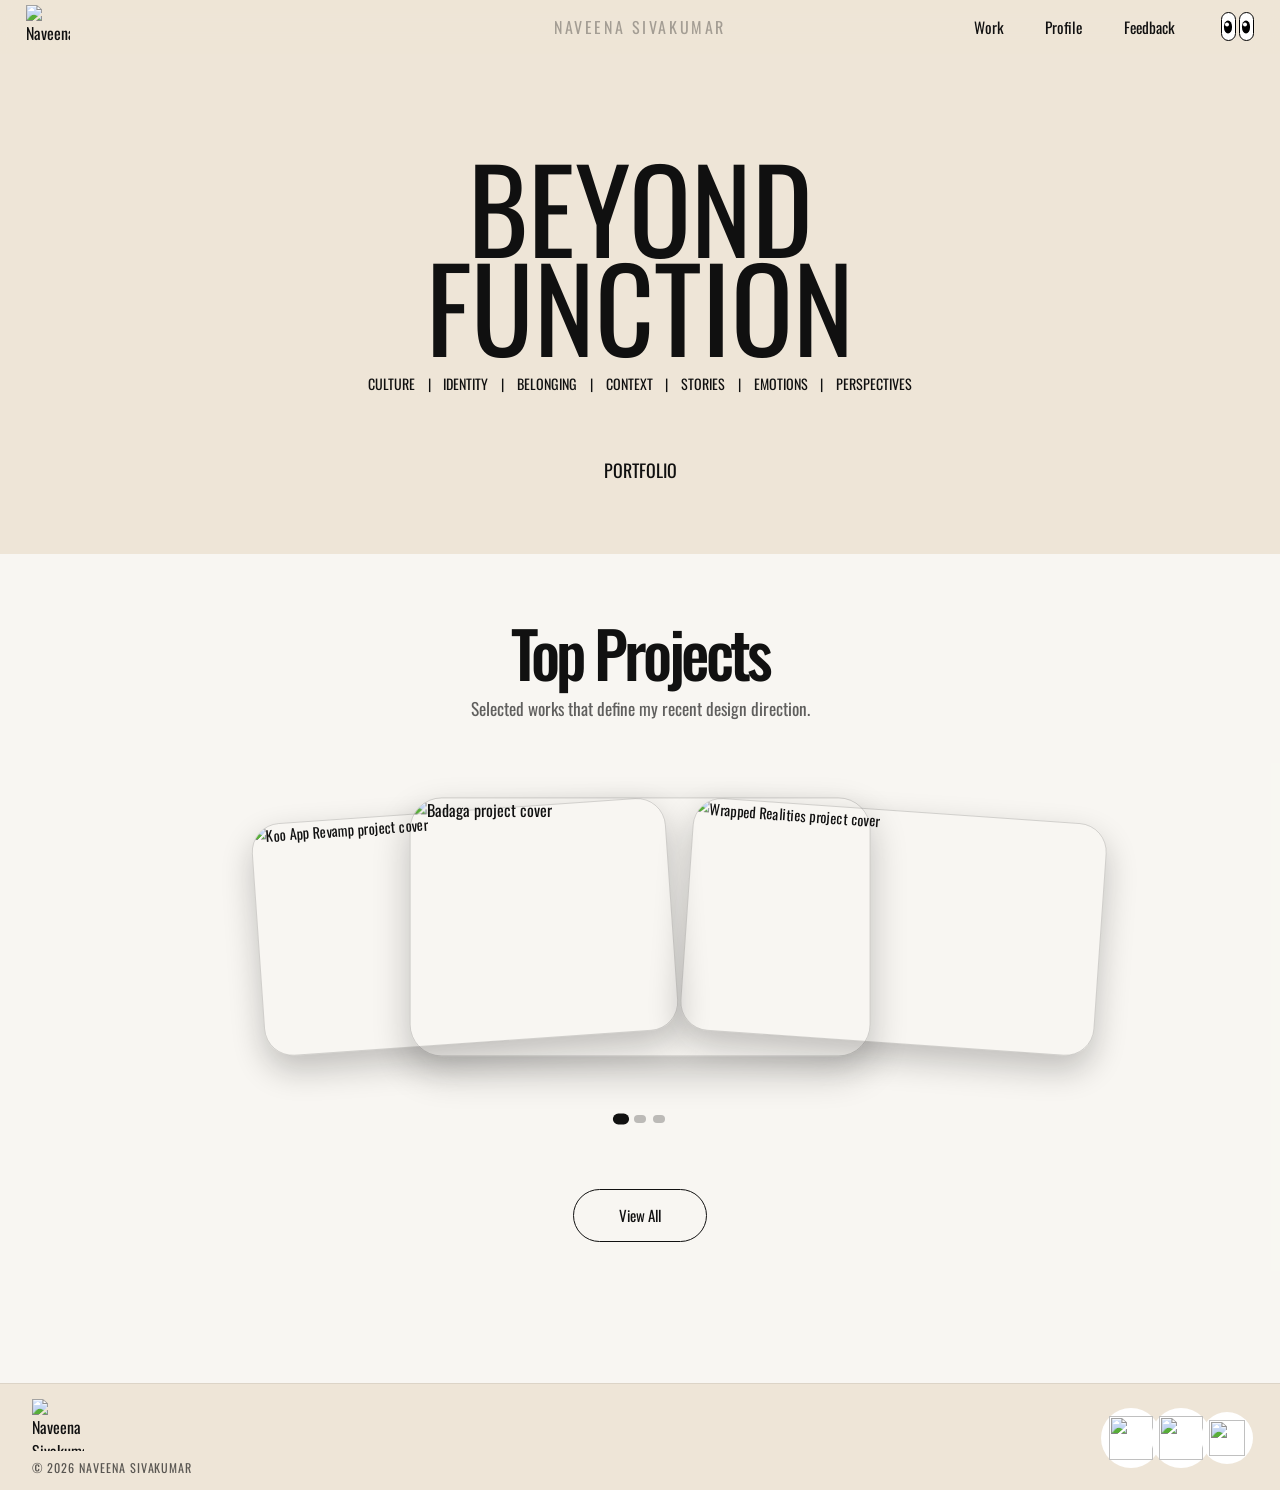
==== index.html @ 4bac6efd "Add files via upload" ====
<!DOCTYPE html>
<html lang="en">
  <head>
    <meta charset="UTF-8" />
    <meta name="viewport" content="width=device-width, initial-scale=1.0" />
    <title>Naveena Sivakumar | Home</title>
    <link rel="stylesheet" href="styles.css" />
  </head>
  <body data-page="home">
    <header class="site-header">
      <a class="logo-link" href="index.html" aria-label="Go to home page">
        <img src="Assets/Logo.png" alt="Naveena Sivakumar logo" class="site-logo" />
      </a>

      <p class="site-name">Naveena Sivakumar</p>

      <div class="header-right">
        <button class="menu-toggle" type="button" aria-label="Open menu" aria-expanded="false">
          <span></span>
          <span></span>
          <span></span>
        </button>
        <nav class="site-nav" aria-label="Primary navigation">
          <a href="work.html">Work</a>
          <a href="profile.html">Profile</a>
          <a href="feedback.html">Feedback</a>
        </nav>

        <div class="eyes" aria-hidden="true">
          <div class="eye">
            <span class="pupil"></span>
          </div>
          <div class="eye">
            <span class="pupil"></span>
          </div>
        </div>
      </div>
    </header>

    <main>
      <section class="hero" aria-label="Home hero section">
        <div class="hero-copy">
          <h1 class="hero-heading">BEYOND<br />FUNCTION</h1>
          <p class="hero-topics">
            <span>CULTURE</span>
            <span>IDENTITY</span>
            <span>BELONGING</span>
            <span>CONTEXT</span>
            <span>STORIES</span>
            <span>EMOTIONS</span>
            <span>PERSPECTIVES</span>
          </p>
          <p class="hero-portfolio">PORTFOLIO</p>
        </div>
      </section>

      <section class="home-top-projects" aria-label="Top projects">
        <div class="home-top-projects-copy">
          <h2 class="home-top-projects-title">Top Projects</h2>
          <p class="home-top-projects-subtitle">Selected works that define my recent design direction.</p>
        </div>

        <div class="top-projects-stack">
          <a class="top-project-card top-project-card-center" href="project.html?slug=badaga" aria-label="Open Badaga project">
            <img src="Projects/Badaga/cover.jpg" alt="Badaga project cover" />
          </a>
          <a class="top-project-card top-project-card-left" href="project.html?slug=koo-app-revamp" aria-label="Open Koo App Revamp project">
            <img src="Projects/Koo app - revamp/cover.jpg" alt="Koo App Revamp project cover" />
          </a>
          <a class="top-project-card top-project-card-right" href="project.html?slug=Wrapped%20Realities" aria-label="Open Wrapped Realities project">
            <img src="Projects/Wrapped Realities/Cover.jpg" alt="Wrapped Realities project cover" />
          </a>
        </div>

        <div class="top-projects-controls" aria-label="Top projects controls">
          <div class="top-projects-dots" role="tablist" aria-label="Choose top project">
            <button class="top-projects-dot" type="button" data-card-index="0" aria-label="Show first project"></button>
            <button class="top-projects-dot" type="button" data-card-index="1" aria-label="Show second project"></button>
            <button class="top-projects-dot" type="button" data-card-index="2" aria-label="Show third project"></button>
          </div>
        </div>

        <div class="home-view-all-wrap">
          <a class="home-view-all-button" href="work.html">View All</a>
        </div>
      </section>
    </main>

    <footer class="site-footer">
      <div class="footer-left">
        <img src="Assets/Logo.png" alt="Naveena Sivakumar logo" class="footer-logo" />
        <p class="footer-copy">© 2026 Naveena Sivakumar</p>
      </div>

      <div class="footer-right">
        <a
          class="footer-social"
          href="mailto:naveenasivakumar.official@gmail.com"
          aria-label="Send an email"
        >
          <img
            class="footer-social-icon"
            src="Icons/Mail icon.jpg"
            alt=""
            aria-hidden="true"
          />
        </a>
        <a
          class="footer-social"
          href="https://wa.me/916374280667"
          target="_blank"
          rel="noreferrer"
          aria-label="Open WhatsApp"
        >
          <img
            class="footer-social-icon"
            src="Icons/Whatsapp icon.svg"
            alt=""
            aria-hidden="true"
          />
        </a>
        <a class="footer-social" href="tel:6374280667" aria-label="Call 6374280667">
          <img class="footer-social-icon" src="Icons/Call icon.svg" alt="" aria-hidden="true" />
        </a>
      </div>
    </footer>

    <script src="script.js?v=20260701"></script>
  </body>
</html>
---- styles.css ----
@import url("https://fonts.googleapis.com/css2?family=Oswald:wght@400&display=swap");

:root {
  --bg: #eee5d7;
  --text: #111111;
  --muted: rgba(17, 17, 17, 0.34);
  --line: rgba(17, 17, 17, 0.1);
  --panel: #f6f3ee;
  --shadow: 0 22px 60px rgba(17, 17, 17, 0.1);
  --font-sans: "Oswald", sans-serif;
}

* {
  box-sizing: border-box;
}

html {
  scroll-behavior: smooth;
}

body {
  margin: 0;
  min-height: 100vh;
  background: var(--bg);
  color: var(--text);
  font-family: var(--font-sans);
  font-weight: 400;
  letter-spacing: 0;
}

body * {
  font-family: inherit;
  font-weight: 400;
}

body[data-page="home"] {
  background: #eee5d7 url("Assets/BG.png") center top / cover fixed no-repeat;
}

a {
  color: inherit;
  text-decoration: none;
}

.site-header {
  position: sticky;
  top: 0;
  z-index: 10;
  display: grid;
  grid-template-columns: 1fr auto 1fr;
  align-items: center;
  gap: 1rem;
  padding: 0.3rem 1.6rem;
  background: rgba(238, 229, 215, 0.88);
  backdrop-filter: blur(18px);
}

.logo-link {
  width: 44px;
}

.site-logo {
  display: block;
  width: 44px;
  height: 44px;
  object-fit: contain;
}

.site-name {
  margin: 0;
  justify-self: center;
  font-size: 1rem;
  letter-spacing: 0.16em;
  text-transform: uppercase;
  color: var(--muted);
  white-space: nowrap;
  overflow: hidden;
  text-overflow: ellipsis;
}

.header-right {
  justify-self: end;
  display: flex;
  align-items: center;
  gap: 1.4rem;
  min-width: 0;
}

.site-nav {
  display: flex;
  align-items: center;
  gap: 0.6rem;
  flex-wrap: nowrap;
  white-space: nowrap;
}

.site-nav a {
  padding: 0.7rem 1rem;
  border-radius: 999px;
  font-size: 0.96rem;
  transition:
    background-color 180ms ease,
    color 180ms ease,
    transform 180ms ease;
}

.site-nav a:hover,
.site-nav a:focus-visible,
body[data-page="home"] .site-nav a[href="index.html"],
body[data-page="work"] .site-nav a[href="work.html"],
body[data-page="profile"] .site-nav a[href="profile.html"],
body[data-page="feedback"] .site-nav a[href="feedback.html"] {
  background: rgba(17, 17, 17, 0.08);
  color: #000000;
}

.site-nav a:hover {
  transform: translateY(-1px);
}

.menu-toggle {
  display: none;
  width: 42px;
  height: 42px;
  padding: 0;
  border: 1px solid rgba(17, 17, 17, 0.18);
  border-radius: 10px;
  background: #ffffff;
  color: #111111;
  align-items: center;
  justify-content: center;
  flex-direction: column;
  gap: 5px;
  cursor: pointer;
}

.menu-toggle span {
  display: block;
  width: 18px;
  height: 2px;
  border-radius: 2px;
  background: #111111;
  transition: transform 180ms ease, opacity 180ms ease;
}

.menu-toggle.is-open span:nth-child(1) {
  transform: translateY(7px) rotate(45deg);
}

.menu-toggle.is-open span:nth-child(2) {
  opacity: 0;
}

.menu-toggle.is-open span:nth-child(3) {
  transform: translateY(-7px) rotate(-45deg);
}

.eyes {
  display: flex;
  align-items: center;
  gap: 0.2rem;
  padding: 0.35rem 0 0.35rem 0.5rem;
}

.eye {
  position: relative;
  width: 15px;
  height: 29px;
  border-radius: 999px;
  background: #ffffff;
  border: 1.5px solid #000000;
  overflow: hidden;
  box-shadow: none;
}

.pupil {
  position: absolute;
  top: 50%;
  left: 42%;
  width: 8px;
  height: 13px;
  border-radius: 50% / 45%;
  background: #000000;
  transform: translate(-50%, -50%);
  transition: transform 80ms linear;
}

.pupil::after {
  content: "";
  position: absolute;
  top: 2px;
  left: 1px;
  width: 4px;
  height: 4px;
  border-radius: 50%;
  background: #ffffff;
}

.hero {
  position: relative;
  min-height: 500px;
  display: flex;
  align-items: center;
  justify-content: center;
  padding: 2rem 1rem 0;
  overflow: hidden;
}

.hero-copy {
  width: min(100%, 980px);
  text-align: center;
}

.hero-heading {
  margin: 0;
  color: #101010;
  font-family: "Oswald", sans-serif;
  font-size: clamp(4.5rem, 9vw, 8.5rem);
  font-weight: 400;
  line-height: 0.86;
  letter-spacing: 0;
}

.hero-topics {
  display: flex;
  justify-content: center;
  flex-wrap: wrap;
  gap: 0;
  margin: 1.3rem auto 0;
  color: #101010;
  font-family: "Oswald", sans-serif;
  font-weight: 400;
  font-size: clamp(0.65rem, 1.1vw, 1rem);
  line-height: 1.2;
}

.hero-topics span:not(:last-child)::after {
  content: "|";
  margin: 0 0.8rem;
}

.hero-portfolio {
  margin: 3rem 0 0;
  padding-top: 1rem;
  color: #101010;
  font-family: "Oswald", sans-serif;
  font-weight: 400;
  font-size: clamp(0.9rem, 1.4vw, 1.25rem);
}

.hero-overlay {
  pointer-events: none;
  position: absolute;
  inset: 0;
  display: grid;
  grid-template-columns: auto 1fr;
  align-items: end;
  padding: 0 2rem 1.2rem;
}

.hero-year,
.hero-title {
  margin: 0;
  line-height: 1;
  font-family: var(--font-sans);
}

.hero-year {
  justify-self: start;
  align-self: end;
  font-size: clamp(3.8rem, 8vw, 5.8rem);
  font-weight: 600;
  letter-spacing: -0.08em;
  color: #000000;
  transform: translateY(-1rem);
}

.hero-title {
  justify-self: end;
  align-self: end;
  font-size: clamp(3.4rem, 9vw, 6.1rem);
  font-weight: 500;
  letter-spacing: 0.00em;
  color: #000000;
  transform: translateY(-1rem);
}

.home-top-projects {
  padding: 4.2rem 1.75rem 5.2rem;
  background: rgba(249, 248, 244, 0.94);
}

.home-top-projects-copy {
  text-align: center;
  display: grid;
  justify-items: center;
  gap: 0.7rem;
}

.home-top-projects-kicker {
  margin: 0;
  font-size: 0.75rem;
  letter-spacing: 0.22em;
  text-transform: uppercase;
  color: rgba(17, 17, 17, 0.44);
}

.home-top-projects-title {
  margin: 0;
  font-size: clamp(2.8rem, 5vw, 4.4rem);
  line-height: 0.98;
  letter-spacing: -0.06em;
  font-weight: 500;
}

.home-top-projects-subtitle {
  max-width: 32rem;
  margin: 0;
  font-size: clamp(1rem, 1.35vw, 1.25rem);
  color: rgba(17, 17, 17, 0.66);
}

.top-projects-stack {
  position: relative;
  width: min(1500px, 100%);
  margin: 3.2rem auto 0;
  height: 430px;
  touch-action: pan-y;
  cursor: grab;
}

.top-projects-stack:active {
  cursor: grabbing;
}

.home-view-all-wrap {
  position: relative;
  top: -58px;
  margin-top: 1.5rem;
  display: flex;
  justify-content: center;
}

.home-view-all-button {
  display: inline-flex;
  align-items: center;
  justify-content: center;
  min-width: 134px;
  padding: 0.9rem 1.45rem;
  border-radius: 999px;
  border: 1.5px solid #111111;
  background: transparent;
  color: #111111;
  font-size: 0.94rem;
  transition:
    transform 180ms ease,
    background-color 180ms ease,
    border-color 180ms ease,
    color 180ms ease;
}

.home-view-all-button:hover,
.home-view-all-button:focus-visible {
  transform: translateY(-1px);
  background: rgba(17, 17, 17, 0.06);
  border-color: #111111;
}

.top-project-card {
  position: absolute;
  top: calc(50% - 60px);
  left: 50%;
  width: clamp(320px, 36vw, 700px);
  aspect-ratio: 16 / 9;
  border-radius: 32px;
  overflow: hidden;
  border: 1px solid rgba(17, 17, 17, 0.18);
  box-shadow: 0 16px 36px rgba(17, 17, 17, 0.24);
  transform-origin: center;
  transition:
    transform 220ms ease,
    box-shadow 220ms ease,
    filter 220ms ease;
}

.top-project-card img {
  width: 100%;
  height: 100%;
  object-fit: cover;
  display: block;
  user-select: none;
  -webkit-user-drag: none;
}

.top-project-card:hover,
.top-project-card:focus-visible {
  box-shadow: 0 24px 44px rgba(17, 17, 17, 0.28);
  filter: saturate(1.08);
}

.top-project-card-left-far {
  z-index: 1;
  transform: translate(-151%, -50%) rotate(-8deg) scale(0.82);
}

.top-project-card-left {
  z-index: 2;
  transform: translate(-88%, -50%) rotate(-4deg) scale(0.9);
}

.top-project-card-center {
  z-index: 4;
  transform: translate(-50%, -50%) rotate(0deg) scale(1);
}

.top-project-card-right {
  z-index: 2;
  transform: translate(5%, -50%) rotate(4deg) scale(0.9);
}

.top-project-card-right-far {
  z-index: 1;
  transform: translate(50%, -50%) rotate(8deg) scale(0.82);
}

.top-projects-controls {
  position: relative;
  top: -100px;
  margin-top: 0.8rem;
  display: flex;
  align-items: center;
  justify-content: center;
  gap: 0.85rem;
}

.top-projects-arrow {
  width: 40px;
  height: 40px;
  border-radius: 999px;
  border: 1px solid rgba(17, 17, 17, 0.16);
  background: #ffffff;
  color: #111111;
  font-size: 1.25rem;
  line-height: 1;
  cursor: pointer;
  transition:
    background-color 180ms ease,
    transform 180ms ease,
    border-color 180ms ease;
}

.top-projects-arrow:hover,
.top-projects-arrow:focus-visible {
  background: #111111;
  color: #ffffff;
  border-color: #111111;
  transform: translateY(-1px);
}

.top-projects-dots {
  display: flex;
  align-items: center;
  gap: 0.45rem;
}

.top-projects-dot {
  width: 8px;
  height: 8px;
  border-radius: 999px;
  border: 0;
  background: rgba(17, 17, 17, 0.26);
  cursor: pointer;
  transition:
    transform 180ms ease,
    background-color 180ms ease;
}

.top-projects-dot.is-active {
  background: #111111;
  transform: scale(1.35);
}

.work-main {
  padding: 0 1.75rem 5rem;
}

.work-hero {
  display: flex;
  flex-direction: column;
  align-items: flex-start;
  gap: 1.2rem;
  padding: 2rem 0 5rem;
}

.work-heading {
  margin: 0;
  font-size: clamp(4rem, 10vw, 8rem);
  line-height: 0.9;
  letter-spacing: -0.08em;
  font-weight: 500;
}

.work-filters {
  display: flex;
  flex-wrap: wrap;
  gap: 0.65rem;
}

.work-filter-button {
  padding: 0.62rem 1rem;
  border-radius: 999px;
  border: 1px solid rgba(17, 17, 17, 0.16);
  background: #ffffff;
  color: #111111;
  font-size: 0.93rem;
  cursor: pointer;
  transition:
    transform 180ms ease,
    background-color 180ms ease,
    border-color 180ms ease,
    color 180ms ease;
}

.work-filter-button:hover,
.work-filter-button:focus-visible {
  transform: translateY(-1px);
  border-color: #111111;
}

.work-filter-button.is-active {
  background: #111111;
  color: #ffffff;
  border-color: #111111;
}

.work-count {
  margin: 0;
  font-size: clamp(4rem, 10vw, 7rem);
  line-height: 0.9;
  letter-spacing: -0.08em;
  color: rgba(17, 17, 17, 0.18);
  font-weight: 600;
}

.work-grid {
  display: grid;
  grid-template-columns: repeat(2, minmax(0, 1fr));
  gap: 4rem 1rem;
}

.work-grid.work-grid-gallery {
  display: grid;
  grid-template-columns: repeat(3, minmax(0, 1fr));
  gap: 0.85rem;
}

.work-gallery-item {
  display: block;
  margin: 0;
  border-radius: 14px;
  overflow: hidden;
  background: transparent;
}

.work-grid.work-grid-gallery .work-gallery-item:nth-child(1) {
  grid-column: 1;
  grid-row: 1;
}

.work-grid.work-grid-gallery .work-gallery-item:nth-child(2) {
  grid-column: 3;
  grid-row: 1;
}

.work-grid.work-grid-gallery .work-gallery-item:nth-child(3) {
  grid-column: 2;
  grid-row: 1;
}

.work-grid.work-grid-gallery .work-gallery-item:nth-child(4) {
  grid-column: 1;
  grid-row: 2;
}

.work-gallery-media {
  display: block;
  width: 100%;
  height: auto;
  border-radius: 14px;
  background: transparent;
}

.project-card {
  display: block;
}

.project-card-topline {
  margin-bottom: 0.55rem;
  font-size: 0.8rem;
  letter-spacing: 0.14em;
  text-transform: uppercase;
  color: rgba(17, 17, 17, 0.48);
}

.project-card-title {
  margin: 0 0 0.2rem;
  font-size: clamp(1.6rem, 2.4vw, 2.3rem);
  line-height: 1.02;
  letter-spacing: -0.02em;
  font-weight: 500;
  color: #111111;
  white-space: nowrap;
  overflow: hidden;
  text-overflow: ellipsis;
}

.work-grid .project-card-title {
  font-size: clamp(1.3rem, 1.9vw, 1.8rem);
}

.project-card-subtitle {
  margin: 0 0 1rem;
  font-size: 1rem;
  color: rgba(17, 17, 17, 0.6);
}

.project-cover,
.project-cover-placeholder {
  aspect-ratio: 16 / 9;
  overflow: hidden;
  background: #efe9df;
}

.work-grid .project-cover,
.work-grid .project-cover-placeholder {
  aspect-ratio: 16 / 7;
}

.project-cover-media {
  width: 100%;
  height: 100%;
  object-fit: cover;
  display: block;
}

.project-cover-placeholder {
  display: grid;
  place-items: center;
  background:
    radial-gradient(circle at top left, rgba(255, 255, 255, 0.92), transparent 36%),
    linear-gradient(145deg, #f6f2eb, #ebe3d8);
}

.project-cover-placeholder span {
  font-size: clamp(2rem, 4vw, 3rem);
  letter-spacing: -0.06em;
  color: rgba(17, 17, 17, 0.18);
}

.project-main {
  padding: 2rem 1.75rem 5rem;
}

.project-intro {
  display: grid;
  grid-template-columns: minmax(0, 1.1fr) minmax(280px, 0.8fr);
  gap: 2rem;
  align-items: start;
  padding-bottom: 3rem;
}

.project-label {
  margin: 0 0 0.8rem;
  font-size: 0.8rem;
  letter-spacing: 0.22em;
  text-transform: uppercase;
  color: rgba(17, 17, 17, 0.48);
}

.project-title {
  margin: 0;
  font-size: clamp(2.6rem, 6vw, 5rem);
  line-height: 0.94;
  letter-spacing: -0.08em;
  font-weight: 500;
  color: #111111;
}

.project-subtitle {
  margin: 0.45rem 0 0;
  font-size: clamp(1.1rem, 2vw, 1.5rem);
  color: rgba(17, 17, 17, 0.62);
}

.project-intro-right {
  padding-top: 0.45rem;
}

.project-description {
  margin: 0;
  max-width: 28rem;
  font-size: 1rem;
  line-height: 1.7;
  color: rgba(17, 17, 17, 0.78);
}

.project-media-stream {
  display: grid;
  gap: 1rem;
}

.project-media-stream.project-media-stream-gallery {
  display: grid;
  grid-template-columns: repeat(3, minmax(0, 1fr));
  gap: 0.85rem;
}

.project-media-stream.project-media-stream-gallery .project-media-frame {
  display: block;
  width: 100%;
  margin: 0;
  border-radius: 14px;
  overflow: hidden;
  background: transparent;
}

.project-media-stream.project-media-stream-gallery .project-media-frame:nth-child(1) {
  grid-column: 1;
  grid-row: 1;
}

.project-media-stream.project-media-stream-gallery .project-media-frame:nth-child(2) {
  grid-column: 3;
  grid-row: 1;
}

.project-media-stream.project-media-stream-gallery .project-media-frame:nth-child(3) {
  grid-column: 2;
  grid-row: 1;
}

.project-media-stream.project-media-stream-gallery .project-media-frame:nth-child(4) {
  grid-column: 1;
  grid-row: 2;
}

.project-media-frame {
  margin: 0;
}

.project-media {
  width: 100%;
  display: block;
  background: transparent;
  border-radius: 14px;
}

.project-empty-state {
  padding: 2rem;
  border: 1px solid rgba(17, 17, 17, 0.12);
  color: rgba(17, 17, 17, 0.78);
  line-height: 1.7;
  background: #faf8f4;
}

.project-empty-state code {
  font-family: ui-monospace, SFMono-Regular, Menlo, Monaco, Consolas, monospace;
  color: #111111;
}

.project-loading {
  padding: 3rem 2rem;
  text-align: center;
  color: rgba(17, 17, 17, 0.6);
  font-size: 1.1rem;
  animation: fadeIn 0.3s ease-in;
}

.project-loading::after {
  content: "";
  display: inline-block;
  width: 8px;
  height: 8px;
  margin-left: 0.5rem;
  border-radius: 50%;
  background: rgba(17, 17, 17, 0.6);
  animation: loading 1.4s ease-in-out infinite;
  vertical-align: middle;
}

@keyframes loading {
  0%, 100% {
    opacity: 0.3;
  }
  50% {
    opacity: 1;
  }
}

@keyframes fadeIn {
  from {
    opacity: 0;
  }
  to {
    opacity: 1;
  }
}

.subpage-main {
  min-height: calc(100vh - 90px);
  display: flex;
  align-items: center;
  justify-content: center;
  padding: 3rem 1.5rem;
}

.subpage-main-with-cta {
  flex-direction: column;
  align-items: stretch;
  justify-content: flex-start;
  gap: 2rem;
}

.subpage-card {
  width: min(760px, 100%);
  padding: 3rem;
  border: 1px solid var(--line);
  border-radius: 32px;
  background: rgba(255, 255, 255, 0.8);
  box-shadow: var(--shadow);
}

.eyebrow {
  margin: 0 0 1rem;
  font-size: 0.78rem;
  letter-spacing: 0.18em;
  text-transform: uppercase;
  color: var(--muted);
}

.subpage-card h1 {
  margin: 0 0 1rem;
  font-size: clamp(2rem, 5vw, 3.8rem);
  line-height: 0.98;
}

.subpage-card p:last-child {
  margin-bottom: 0;
  max-width: 46ch;
  font-size: 1.05rem;
  line-height: 1.65;
  color: rgba(17, 17, 17, 0.72);
}

.feedback-main {
  padding: 3rem 1.5rem 5rem;
}

.feedback-section {
  width: min(980px, 100%);
  margin: 0 auto;
}

.feedback-kicker {
  margin: 0 0 0.8rem;
  font-size: 0.9rem;
  letter-spacing: 0.18em;
  text-transform: uppercase;
  color: rgba(17, 17, 17, 0.38);
}

.feedback-heading {
  margin: 0 0 1rem;
  font-size: clamp(3.2rem, 7vw, 6rem);
  line-height: 0.92;
  letter-spacing: -0.08em;
  font-weight: 500;
}

.feedback-subheading {
  margin: 0 0 2.4rem;
  max-width: none;
  font-size: 1.08rem;
  line-height: 1.8;
  white-space: nowrap;
  color: rgba(17, 17, 17, 0.72);
}

.feedback-form {
  display: grid;
  grid-template-columns: repeat(2, minmax(0, 1fr));
  gap: 1.25rem;
}

.feedback-field {
  display: flex;
  flex-direction: column;
  gap: 0.65rem;
}

.feedback-field span {
  font-size: 0.92rem;
  color: rgba(17, 17, 17, 0.72);
}

.feedback-field input,
.feedback-field textarea {
  width: 100%;
  border: 1px solid rgba(17, 17, 17, 0.12);
  border-radius: 22px;
  background: #faf8f4;
  padding: 1rem 1.1rem;
  font: inherit;
  color: #111111;
  outline: none;
  transition:
    border-color 180ms ease,
    background-color 180ms ease;
}

.feedback-field input {
  min-height: 58px;
}

.feedback-field textarea {
  min-height: 240px;
  resize: vertical;
}

.feedback-field input:focus,
.feedback-field textarea:focus {
  border-color: rgba(17, 17, 17, 0.28);
  background: #ffffff;
}

.feedback-field-full {
  grid-column: 1 / -1;
}

.feedback-actions {
  grid-column: 1 / -1;
  display: flex;
  justify-content: flex-start;
}

.feedback-submit {
  border: 0;
  border-radius: 999px;
  background: #111111;
  color: #ffffff;
  padding: 0.95rem 1.4rem;
  font: inherit;
  font-size: 0.95rem;
  cursor: pointer;
  transition:
    transform 180ms ease,
    background-color 180ms ease;
}

.feedback-submit:hover,
.feedback-submit:focus-visible {
  background: #2a2a2a;
  transform: translateY(-1px);
}

.profile-main {
  padding: 2rem 2rem 2.2rem;
}

.profile-hero {
  display: grid;
  grid-template-columns: minmax(320px, 0.95fr) minmax(360px, 1.05fr);
  gap: 3.35rem;
  align-items: center;
  min-height: calc(100vh - 160px);
}

.profile-left {
  position: static;
  display: flex;
  flex-direction: column;
  align-items: flex-start;
  gap: 1.4rem;
}

.profile-kicker {
  margin: 0;
  font-size: 0.9rem;
  letter-spacing: 0.18em;
  text-transform: uppercase;
  color: rgba(17, 17, 17, 0.38);
}

.profile-photo {
  width: min(100%, 600px);
  height: auto;
  aspect-ratio: 1 / 1;
  object-fit: cover;
  object-position: center top;
  background: #f2f0eb;
}

.profile-right {
  padding-top: 0;
  margin-left: -0.45rem;
}

.profile-name {
  margin: 0 0 0.75rem;
  font-size: 32px;
  letter-spacing: 0.16em;
  text-transform: uppercase;
  font-weight: 600;
  color: rgba(17, 17, 17, 0.72);
}

.profile-role {
  margin: 0 0 1.3rem;
  font-family: var(--font-sans);
  font-size: 32px;
  line-height: 1.2;
  letter-spacing: 0;
  font-weight: 500;
  white-space: nowrap;
}

.profile-description {
  max-width: 38rem;
  margin: 0 0 1.1rem;
  font-size: 14px;
  line-height: 1.8;
  color: rgba(17, 17, 17, 0.78);
}

.profile-resume-section {
  margin-top: 0.7rem;
  display: flex;
  justify-content: flex-start;
}

.profile-resume-button {
  display: inline-flex;
  align-items: center;
  justify-content: center;
  padding: 0.68rem 1.05rem;
  border-radius: 999px;
  border: 1px solid rgba(17, 17, 17, 0.12);
  background: #111111;
  color: #ffffff;
  font-size: 0.86rem;
  transition:
    transform 180ms ease,
    background-color 180ms ease,
    border-color 180ms ease;
}

.profile-resume-button:hover,
.profile-resume-button:focus-visible {
  transform: translateY(-2px);
  background: #2a2a2a;
  border-color: #2a2a2a;
}

.profile-skills-section {
  margin-top: 1.35rem;
}

.skills-panel {
  display: flex;
  flex-direction: column;
  align-items: flex-start;
  border-radius: 34px;
  width: min(980px, 100%);
  margin-inline: auto;
  padding: 1.5rem;
  background:
    radial-gradient(circle at 10% 20%, rgba(17, 17, 17, 0.05), transparent 46%),
    radial-gradient(circle at 90% 0%, rgba(17, 17, 17, 0.04), transparent 34%),
    #ffffff;
  border: 1px solid rgba(17, 17, 17, 0.12);
  box-shadow: 0 22px 54px rgba(17, 17, 17, 0.12);
  color: #111111;
}

.skills-panel-top {
  display: grid;
  grid-template-columns: 1fr;
  gap: 0;
  align-items: start;
  width: 100%;
}

.skills-kicker {
  color: #111111;
  margin-bottom: 0.5rem;
}

.skills-grid {
  margin-top: 1.35rem;
  display: grid;
  grid-template-columns: minmax(0, 1.15fr) minmax(0, 1fr);
  gap: 2.2rem;
  width: 100%;
  justify-content: start;
}

.skills-column {
  display: grid;
  gap: 0.95rem;
}

.skills-core {
  max-width: 42rem;
  padding-right: 0;
  justify-self: start;
}

.skills-side {
  gap: 1.2rem;
  justify-self: start;
}

.skills-block {
  display: grid;
  gap: 0.7rem;
}

.skills-side .skills-block + .skills-block {
  padding-top: 0.95rem;
  border-top: 1px solid rgba(17, 17, 17, 0.12);
}

.skills-main-heading {
  margin: 0 0 0.05rem;
  font-family: var(--font-sans);
  font-size: 0.98rem;
  line-height: 1.2;
  letter-spacing: 0.08em;
  text-transform: uppercase;
  font-weight: 700;
  color: #111111;
}

.skills-side-heading {
  margin: 0;
  font-size: 0.98rem;
  letter-spacing: 0.08em;
  text-transform: uppercase;
  color: #111111;
}

.skills-method-list {
  margin: 0;
  padding: 0;
  list-style: none;
  display: grid;
  gap: 0.75rem;
}

.skills-method-list li {
  font-size: 1rem;
  color: rgba(17, 17, 17, 0.88);
}

.skill-row {
  display: grid;
  gap: 0.55rem;
  max-width: 38rem;
  margin-inline: 0;
}

.skill-row-top {
  display: flex;
  justify-content: space-between;
  align-items: baseline;
  gap: 1rem;
  font-size: 1rem;
  font-weight: 500;
}

.skill-row-top span:last-child {
  font-size: 0.86rem;
  color: rgba(17, 17, 17, 0.62);
}

.skills-meter {
  position: relative;
  height: 1px;
  border-radius: 999px;
  background: rgba(17, 17, 17, 0.2);
}

.skills-meter-fill {
  display: block;
  height: 100%;
  border-radius: inherit;
  background: #111111;
  transition: width 700ms ease;
  width: 0;
}

.skills-panel.is-loaded .skills-meter-fill-90 {
  width: 90%;
}

.skills-panel.is-loaded .skills-meter-fill-85 {
  width: 85%;
}

.skills-panel.is-loaded .skills-meter-fill-80 {
  width: 80%;
}

.skills-panel.is-loaded .skills-meter-fill-70 {
  width: 70%;
}

.skills-panel.is-loaded .skills-meter-fill-65 {
  width: 65%;
}

.skills-panel.is-loaded .skills-meter-fill-60 {
  width: 60%;
}

.skills-tags {
  display: flex;
  flex-wrap: wrap;
  gap: 0.65rem;
  margin-top: 0.5rem;
}

.skills-tags span {
  display: inline-flex;
  align-items: center;
  justify-content: center;
  border-radius: 999px;
  border: 1px solid rgba(17, 17, 17, 0.14);
  background: #f6f3ee;
  padding: 0.46rem 0.9rem;
  font-size: 0.88rem;
  color: #111111;
  transition:
    background-color 180ms ease,
    transform 180ms ease,
    border-color 180ms ease;
}

.skills-tags span:hover,
.skills-tags span:focus-visible {
  background: #111111;
  color: #ffffff;
  border-color: #111111;
  transform: translateY(-1px);
}

.profile-social-section {
  display: grid;
  grid-template-columns: 1fr auto;
  gap: 2rem;
  align-items: end;
  padding: 1.6rem 0;
  min-height: auto;
}

.profile-social-copy .profile-kicker {
  margin-bottom: 0.95rem;
}

.profile-social-copy h2 {
  margin: 0;
  max-width: none;
  font-size: 40px;
  line-height: 0.96;
  letter-spacing: -0.07em;
  font-weight: 400;
}

.profile-social-links {
  display: flex;
  flex-wrap: wrap;
  justify-content: center;
  gap: 0.9rem;
}

.social-pill {
  display: inline-flex;
  align-items: center;
  justify-content: center;
  text-align: center;
  gap: 0.55rem;
  min-width: 138px;
  padding: 1rem 1.35rem;
  border: 1px solid rgba(17, 17, 17, 0.12);
  border-radius: 999px;
  background: #111111;
  color: #ffffff;
  font-size: 0.98rem;
  transition:
    transform 180ms ease,
    background-color 180ms ease,
    border-color 180ms ease;
}

.social-pill:hover,
.social-pill:focus-visible {
  transform: translateY(-2px);
  background: #2a2a2a;
  border-color: #2a2a2a;
}

.site-footer {
  display: flex;
  justify-content: space-between;
  align-items: center;
  gap: 1.4rem;
  padding: 0.95rem 2rem 0.85rem;
  border-top: 1px solid rgba(17, 17, 17, 0.08);
  background: var(--bg);
}

.footer-left {
  display: flex;
  flex-direction: column;
  align-items: flex-start;
  gap: 0.4rem;
}

.footer-logo {
  width: 52px;
  height: 52px;
  object-fit: contain;
}

.footer-copy {
  margin: 0;
  font-size: 0.76rem;
  letter-spacing: 0.08em;
  text-transform: uppercase;
  color: rgba(17, 17, 17, 0.68);
}

.footer-right {
  display: flex;
  align-items: center;
  gap: 0;
}

.footer-social {
  display: inline-flex;
  align-items: center;
  justify-content: center;
  width: 60px;
  height: 60px;
  border-radius: 999px;
  border: 0;
  background: #ffffff;
  color: #111111;
  transition:
    transform 180ms ease,
    background-color 180ms ease;
  margin: 0 -5px;
}

.footer-social:hover,
.footer-social:focus-visible {
  transform: translateY(-1px);
  background: #faf8f4;
}

.footer-social-icon {
  display: block;
  width: 44px;
  height: 44px;
  object-fit: contain;
}

.footer-right .footer-social:nth-child(3) {
  width: 52px;
  height: 52px;
}

.footer-right .footer-social:nth-child(3) .footer-social-icon {
  width: 36px;
  height: 36px;
}

.social-pill-icon {
  display: block;
  width: 1.05rem;
  height: 1.05rem;
  object-fit: contain;
  flex-shrink: 0;
}

.profile-social-links .social-pill:first-child .social-pill-icon {
  width: 1.25rem;
  height: 1.25rem;
}

@media (max-width: 980px) {
  .site-header {
    grid-template-columns: auto 1fr;
    grid-template-areas:
      "logo right"
      "name name";
    gap: 0.9rem 1rem;
    padding: 0.4rem 0.9rem 0.55rem;
  }

  .logo-link {
    grid-area: logo;
  }

  .site-name {
    grid-area: name;
    font-size: 0.86rem;
  }

  .header-right {
    grid-area: right;
    gap: 0.8rem;
  }

  .profile-main {
    padding: 1.4rem 1.2rem 2.2rem;
  }

  .home-top-projects {
    padding: 3rem 1.2rem 3.5rem;
  }

  .top-projects-stack {
    height: 340px;
    margin-top: 2rem;
  }

  .top-project-card {
    width: clamp(220px, 60vw, 420px);
  }

  .profile-hero {
    grid-template-columns: 1fr;
    gap: 2rem;
    min-height: auto;
  }

  .profile-left {
    position: static;
  }

  .profile-photo {
    width: min(100%, 520px);
    height: auto;
    aspect-ratio: 1 / 1;
  }

  .profile-right {
    padding-top: 0;
    margin-left: 0;
  }

  .profile-role {
    max-width: none;
    font-size: 28px;
  }

  .profile-skills-section {
    margin-top: 1.1rem;
  }

  .skills-panel {
    border-radius: 28px;
    width: 100%;
    padding: 1.2rem;
  }

  .skills-panel-top {
    grid-template-columns: 1fr;
  }

  .skills-intro {
    justify-self: start;
    max-width: none;
  }

  .skills-grid {
    grid-template-columns: 1fr;
    gap: 1.25rem;
  }

  .skills-core {
    max-width: none;
    padding-right: 0;
  }

  .skill-row {
    max-width: none;
  }

  .profile-social-section {
    grid-template-columns: 1fr;
    gap: 1.5rem;
    min-height: auto;
    padding: 1.25rem 0;
  }

  .profile-resume-section {
    margin-top: 0.9rem;
  }

  .profile-social-copy h2 {
    max-width: none;
  }

  .profile-social-links {
    justify-content: center;
  }

  .work-grid {
    grid-template-columns: repeat(2, minmax(0, 1fr));
  }

  .work-grid.work-grid-gallery {
    grid-template-columns: repeat(2, minmax(0, 1fr));
  }

  .project-media-stream.project-media-stream-gallery {
    grid-template-columns: repeat(2, minmax(0, 1fr));
  }

  .work-grid.work-grid-gallery .work-gallery-item,
  .project-media-stream.project-media-stream-gallery .project-media-frame {
    grid-column: auto !important;
    grid-row: auto !important;
  }

  .project-intro {
    grid-template-columns: 1fr;
  }

  .site-footer {
    padding: 0.95rem 2rem 0.85rem;
  }

  .feedback-form {
    grid-template-columns: 1fr;
  }
}

@media (max-width: 760px) {
  html {
    font-size: 92%;
  }

  body {
    font-size: 0.95rem;
  }

  html,
  body {
    overflow-x: hidden;
  }

  .site-header {
    position: sticky;
    grid-template-columns: auto 1fr;
    grid-template-areas: "logo right";
    gap: 0.6rem;
    padding-left: 0.8rem;
    padding-right: 0.8rem;
  }

  .site-name {
    display: none;
  }

  .header-right {
    position: relative;
    flex-wrap: nowrap;
    justify-content: flex-end;
  }

  .menu-toggle {
    display: inline-flex;
  }

  .eyes {
    display: none;
  }

  .site-nav {
    position: absolute;
    top: calc(100% + 0.55rem);
    right: 0;
    z-index: 30;
    min-width: 190px;
    padding: 0.5rem;
    border-radius: 14px;
    border: 1px solid rgba(17, 17, 17, 0.12);
    background: rgba(255, 255, 255, 0.98);
    box-shadow: 0 14px 30px rgba(17, 17, 17, 0.12);
    display: flex;
    flex-direction: column;
    align-items: stretch;
    gap: 0.22rem;
    opacity: 0;
    visibility: hidden;
    pointer-events: none;
    transform: translateY(-6px);
    transition: opacity 180ms ease, transform 180ms ease, visibility 180ms ease;
  }

  body.menu-open .site-nav {
    opacity: 1;
    visibility: visible;
    pointer-events: auto;
    transform: translateY(0);
  }

  .site-nav a {
    display: block;
    width: 100%;
    text-align: left;
    padding: 0.62rem 0.75rem;
    font-size: 0.9rem;
  }

  .site-logo {
    width: 38px;
    height: 38px;
  }

  .hero {
    min-height: calc(100vh - 108px);
    padding: 0;
  }

  .hero-overlay {
    grid-template-columns: auto 1fr;
    gap: 0.2rem;
    padding: 0 0.8rem 0.8rem;
  }

  .hero-year,
  .hero-title {
    align-self: end;
  }

  .hero-year {
    justify-self: start;
    transform: none;
  }

  .hero-title {
    justify-self: end;
    font-size: clamp(2.1rem, 11vw, 3.2rem);
    transform: none;
  }

  .hero-year {
    font-size: clamp(1.9rem, 9.5vw, 2.9rem);
  }

  .profile-main {
    padding: 1rem 1rem 2rem;
  }

  .home-top-projects {
    padding: 2.5rem 1rem 3rem;
  }

  .home-top-projects-subtitle {
    font-size: 0.94rem;
  }

  .top-projects-stack {
    height: 300px;
    margin-top: 2.8rem;
  }

  .top-project-card {
    width: clamp(210px, 72vw, 340px);
    border-radius: 24px;
  }

  .top-project-card-left {
    transform: translate(-82%, -50%) rotate(-3deg) scale(0.9);
  }

  .top-project-card-right {
    transform: translate(2%, -50%) rotate(3deg) scale(0.9);
  }

  .top-projects-controls {
    margin-top: 1rem;
  }

  .top-projects-arrow {
    width: 34px;
    height: 34px;
    font-size: 1.1rem;
  }

  .top-projects-dot {
    width: 7px;
    height: 7px;
  }

  .profile-role {
    font-size: clamp(0.95rem, 4.3vw, 1.2rem);
  }

  .profile-name {
    font-size: 22px;
    letter-spacing: 0.1em;
  }

  .skills-main-heading {
    font-size: 1.02rem;
  }

  .skill-row-top {
    font-size: 0.95rem;
  }

  .profile-description {
    font-size: 14px;
    line-height: 1.7;
  }

  .profile-social-copy h2 {
    font-size: 40px;
  }

  .profile-resume-button {
    width: auto;
    max-width: none;
    padding: 0.62rem 0.95rem;
    font-size: 0.82rem;
  }

  .social-pill {
    min-width: 124px;
    padding: 0.92rem 1.1rem;
  }

  .feedback-main {
    padding: 2rem 1rem 3rem;
  }

  .feedback-heading {
    font-size: clamp(2.6rem, 14vw, 4rem);
  }

  .feedback-subheading {
    font-size: 1rem;
    line-height: 1.7;
    white-space: normal;
  }

  .work-main,
  .project-main {
    padding: 0 0.8rem 2.4rem;
  }

  .work-hero {
    gap: 0.5rem;
    padding-bottom: 2.5rem;
  }

  .work-filters {
    gap: 0.5rem;
  }

  .work-filter-button {
    font-size: 0.88rem;
    padding: 0.55rem 0.86rem;
  }

  .work-grid {
    grid-template-columns: 1fr;
    gap: 2.2rem;
  }

  .work-grid.work-grid-gallery {
    grid-template-columns: 1fr;
    gap: 0.75rem;
  }

  .project-media-stream.project-media-stream-gallery {
    grid-template-columns: 1fr;
    gap: 0.75rem;
  }

  .project-card-title {
    font-size: 1.8rem;
  }

  .project-intro {
    padding-bottom: 2rem;
  }

  .project-description {
    font-size: 0.98rem;
    overflow-wrap: anywhere;
  }

  .project-title {
    font-size: clamp(2rem, 11vw, 2.8rem);
  }

  .project-media-stream,
  .project-media-frame,
  .project-media {
    width: 100%;
    max-width: 100%;
  }

  .site-footer {
    flex-direction: row;
    align-items: center;
    justify-content: space-between;
    gap: 0.7rem;
    padding: 0.8rem 0.8rem 0.75rem;
  }

  .footer-left {
    align-items: flex-start;
    gap: 0.3rem;
  }

  .footer-logo {
    width: 42px;
    height: 42px;
  }

  .footer-copy {
    font-size: 0.66rem;
    letter-spacing: 0.06em;
  }

  .footer-right {
    align-items: center;
    justify-content: flex-end;
    gap: 0.2rem;
    flex-wrap: nowrap;
    min-width: 0;
  }

  .footer-right .footer-social:nth-child(1) {
    order: 2;
  }

  .footer-right .footer-social:nth-child(2) {
    order: 1;
  }

  .footer-right .footer-social:nth-child(3) {
    order: 3;
  }

  .footer-social {
    width: 48px;
    height: 48px;
    margin: 0;
  }

  .footer-social-icon {
    width: 32px;
    height: 32px;
  }

  .footer-right .footer-social:nth-child(3) {
    width: 44px;
    height: 44px;
  }

  .footer-right .footer-social:nth-child(3) .footer-social-icon {
    width: 28px;
    height: 28px;
  }

  .subpage-card {
    padding: 2rem 1.4rem;
    border-radius: 24px;
  }
}
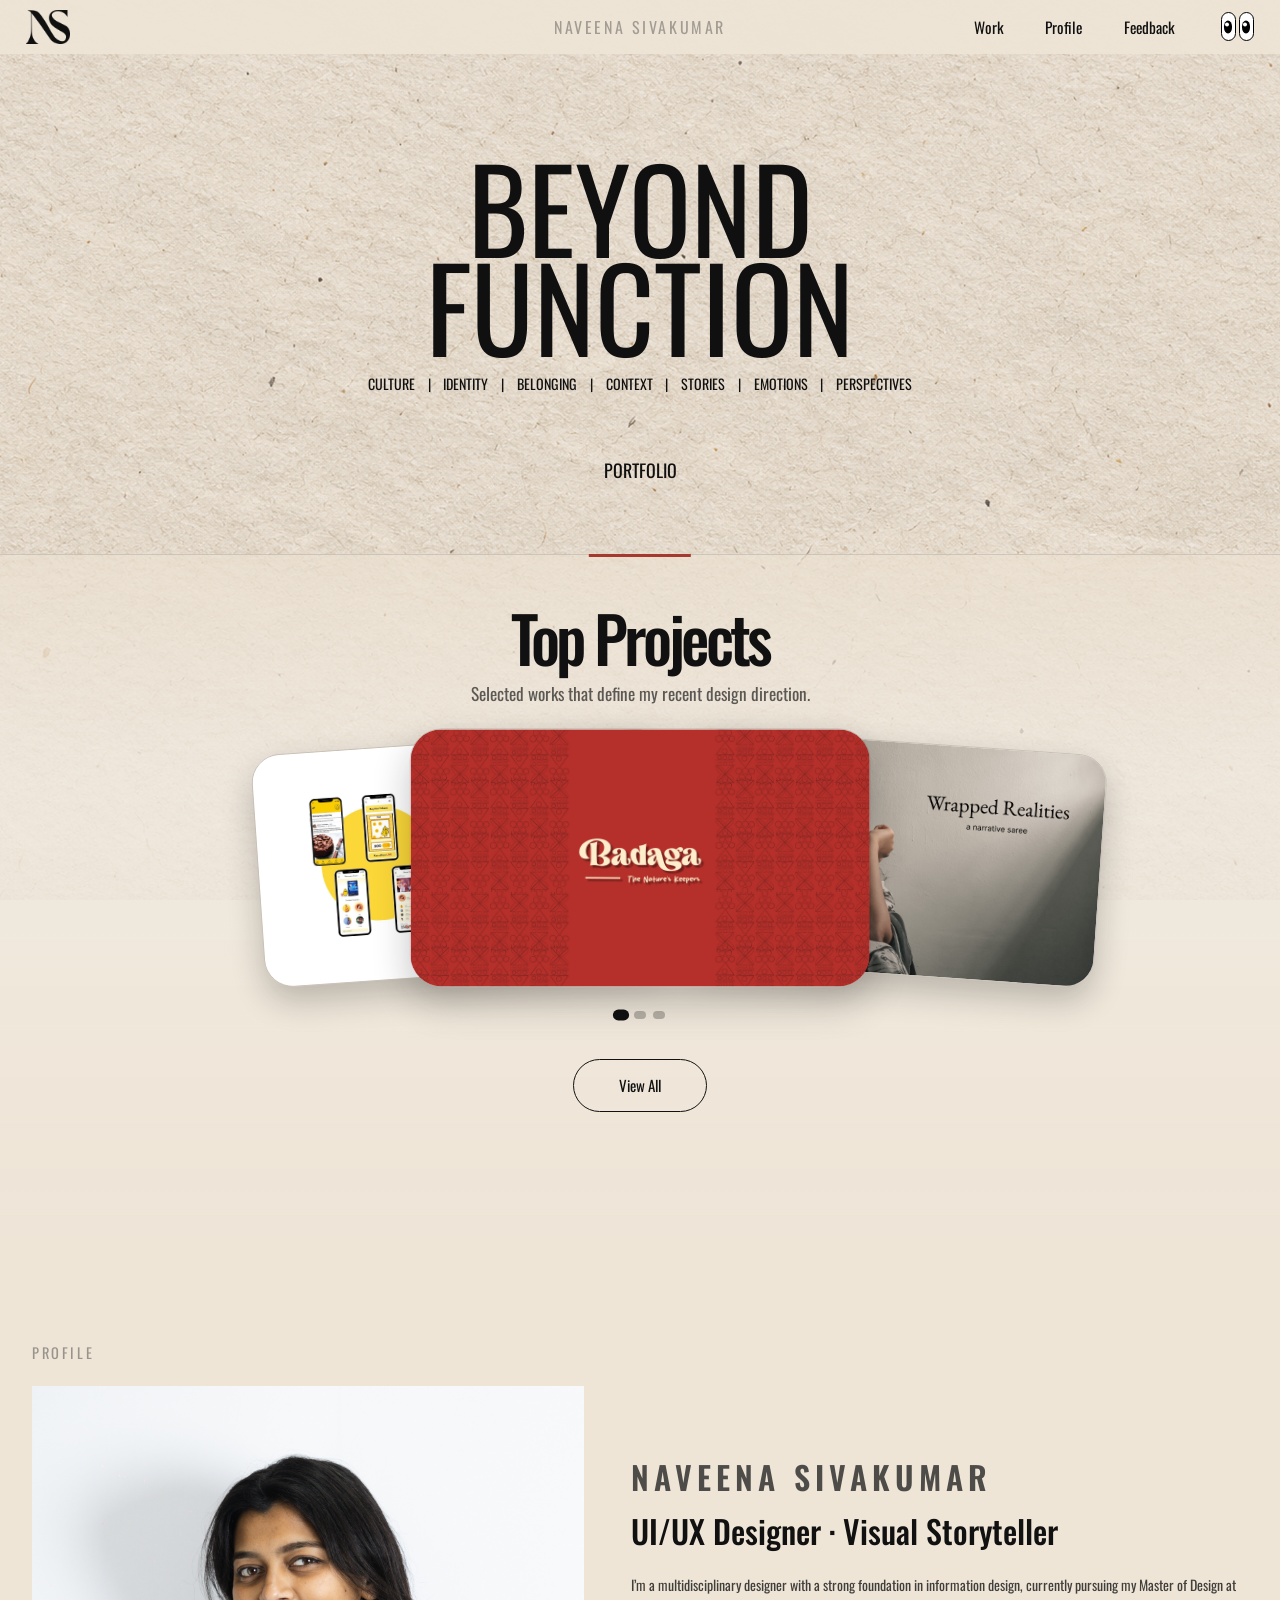
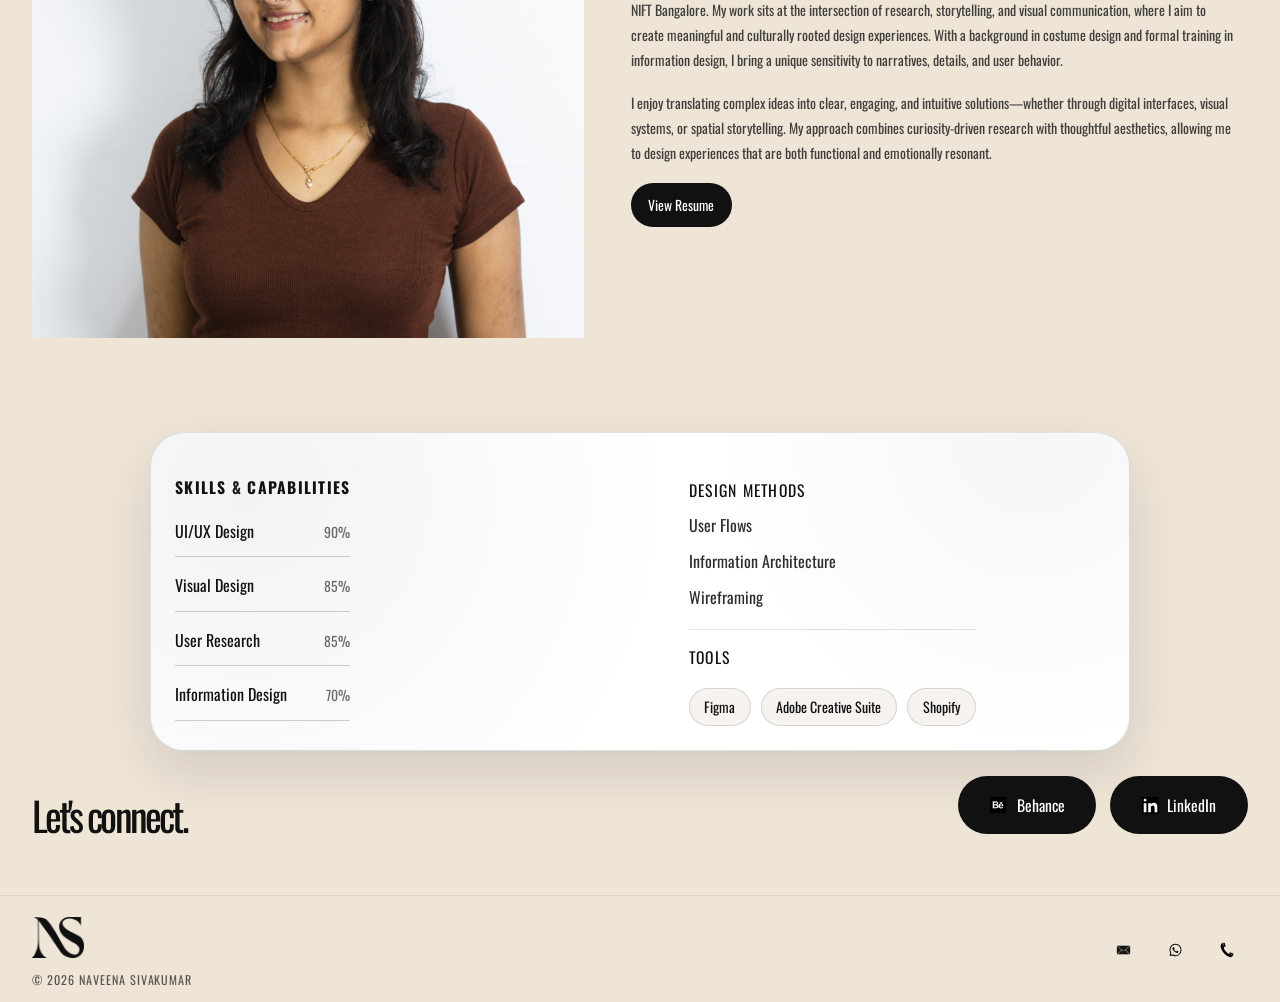
==== commit f9e059ab: "," ====
--- a/index.html
+++ b/index.html
@@ -22,7 +22,7 @@
         </button>
         <nav class="site-nav" aria-label="Primary navigation">
           <a href="work.html">Work</a>
-          <a href="profile.html">Profile</a>
+          <a href="index.html#profile">Profile</a>
           <a href="feedback.html">Feedback</a>
         </nav>
 
@@ -83,6 +83,101 @@
         <div class="home-view-all-wrap">
           <a class="home-view-all-button" href="work.html">View All</a>
         </div>
+      </section>
+
+      <section class="profile-main" id="profile" aria-label="Profile">
+        <section class="profile-hero" aria-label="Profile introduction">
+          <div class="profile-left">
+            <p class="profile-kicker">Profile</p>
+            <img class="profile-photo" src="Assets/Photo.jpg" alt="Portrait of Naveena Sivakumar" />
+          </div>
+
+          <div class="profile-right">
+            <p class="profile-name">Naveena Sivakumar</p>
+            <h2 class="profile-role">UI/UX Designer · Visual Storyteller</h2>
+            <p class="profile-description">
+              I’m a multidisciplinary designer with a strong foundation in information design, currently pursuing my Master of Design at NIFT Bangalore. My work sits at the intersection of research, storytelling, and visual communication, where I aim to create meaningful and culturally rooted design experiences. With a background in costume design and formal training in information design, I bring a unique sensitivity to narratives, details, and user behavior.
+            </p>
+            <p class="profile-description">
+              I enjoy translating complex ideas into clear, engaging, and intuitive solutions—whether through digital interfaces, visual systems, or spatial storytelling. My approach combines curiosity-driven research with thoughtful aesthetics, allowing me to design experiences that are both functional and emotionally resonant.
+            </p>
+
+            <section class="profile-resume-section" aria-label="Resume link">
+              <a
+                class="profile-resume-button"
+                href="https://drive.google.com/file/d/1wqvH644YtZ_p9zl-DHXcKcZRrqlbUSoX/view?usp=sharing"
+                target="_blank"
+                rel="noreferrer"
+              >
+                View Resume
+              </a>
+            </section>
+          </div>
+        </section>
+
+        <section class="profile-skills-section" aria-label="Skills overview">
+          <div class="skills-panel">
+            <div class="skills-panel-top"></div>
+            <div class="skills-grid">
+              <div class="skills-column skills-core">
+                <div class="skills-block">
+                  <h3 class="skills-main-heading">Skills &amp; Capabilities</h3>
+                  <div class="skill-row">
+                    <div class="skill-row-top"><span>UI/UX Design</span><span>90%</span></div>
+                    <div class="skills-meter"><span class="skills-meter-fill skills-meter-fill-90"></span></div>
+                  </div>
+                  <div class="skill-row">
+                    <div class="skill-row-top"><span>Visual Design</span><span>85%</span></div>
+                    <div class="skills-meter"><span class="skills-meter-fill skills-meter-fill-85"></span></div>
+                  </div>
+                  <div class="skill-row">
+                    <div class="skill-row-top"><span>User Research</span><span>85%</span></div>
+                    <div class="skills-meter"><span class="skills-meter-fill skills-meter-fill-85"></span></div>
+                  </div>
+                  <div class="skill-row">
+                    <div class="skill-row-top"><span>Information Design</span><span>70%</span></div>
+                    <div class="skills-meter"><span class="skills-meter-fill skills-meter-fill-70"></span></div>
+                  </div>
+                </div>
+              </div>
+
+              <div class="skills-column skills-side">
+                <div class="skills-block">
+                  <h3 class="skills-side-heading">Design Methods</h3>
+                  <ul class="skills-method-list">
+                    <li>User Flows</li>
+                    <li>Information Architecture</li>
+                    <li>Wireframing</li>
+                  </ul>
+                </div>
+                <div class="skills-block">
+                  <h3 class="skills-side-heading">Tools</h3>
+                  <div class="skills-tags" aria-label="Design tools used">
+                    <span>Figma</span>
+                    <span>Adobe Creative Suite</span>
+                    <span>Shopify</span>
+                  </div>
+                </div>
+              </div>
+            </div>
+          </div>
+        </section>
+
+        <section class="profile-social-section" aria-label="Social accounts">
+          <div class="profile-social-copy">
+            <h2>Let's connect.</h2>
+          </div>
+          <div class="profile-social-links">
+            <a class="social-pill" href="https://www.behance.net/Naveena_S" target="_blank" rel="noreferrer">
+              <img class="social-pill-icon" src="Icons/Behance icon.png" alt="" aria-hidden="true" />
+              Behance
+            </a>
+            <a class="social-pill" href="https://www.linkedin.com/in/naveenasivakumar/" target="_blank" rel="noreferrer">
+              <img class="social-pill-icon" src="Icons/Linkedin icon.png" alt="" aria-hidden="true" />
+              LinkedIn
+            </a>
+          </div>
+        </section>
       </section>
     </main>
 
--- a/styles.css
+++ b/styles.css
@@ -108,8 +108,12 @@
 .site-nav a:focus-visible,
 body[data-page="home"] .site-nav a[href="index.html"],
 body[data-page="work"] .site-nav a[href="work.html"],
-body[data-page="profile"] .site-nav a[href="profile.html"],
 body[data-page="feedback"] .site-nav a[href="feedback.html"] {
+  background: rgba(17, 17, 17, 0.08);
+  color: #000000;
+}
+
+.site-nav a[aria-current="page"] {
   background: rgba(17, 17, 17, 0.08);
   color: #000000;
 }
@@ -286,8 +290,26 @@
 }
 
 .home-top-projects {
-  padding: 4.2rem 1.75rem 5.2rem;
-  background: rgba(249, 248, 244, 0.94);
+  position: relative;
+  padding: 3.2rem 1.75rem 3.4rem;
+  border-top: 1px solid rgba(17, 17, 17, 0.14);
+  background: linear-gradient(
+    180deg,
+    rgba(236, 225, 209, 0.68) 0%,
+    rgba(241, 234, 224, 0.78) 14rem,
+    rgba(238, 229, 215, 0.82) 100%
+  );
+}
+
+.home-top-projects::before {
+  content: "";
+  position: absolute;
+  top: -1px;
+  left: 50%;
+  width: clamp(4rem, 8vw, 7rem);
+  height: 3px;
+  background: #a6382e;
+  transform: translateX(-50%);
 }
 
 .home-top-projects-copy {
@@ -323,8 +345,8 @@
 .top-projects-stack {
   position: relative;
   width: min(1500px, 100%);
-  margin: 3.2rem auto 0;
-  height: 430px;
+  margin: 2rem auto 0;
+  height: 360px;
   touch-action: pan-y;
   cursor: grab;
 }
@@ -335,8 +357,8 @@
 
 .home-view-all-wrap {
   position: relative;
-  top: -58px;
-  margin-top: 1.5rem;
+  top: -72px;
+  margin-top: 0.75rem;
   display: flex;
   justify-content: center;
 }
@@ -503,11 +525,11 @@
 .work-filters {
   display: flex;
   flex-wrap: wrap;
-  gap: 0.65rem;
+  gap: 0.4rem;
 }
 
 .work-filter-button {
-  padding: 0.62rem 1rem;
+  padding: 0.62rem 0.68rem;
   border-radius: 999px;
   border: 1px solid rgba(17, 17, 17, 0.16);
   background: #ffffff;
@@ -965,6 +987,7 @@
 
 .profile-main {
   padding: 2rem 2rem 2.2rem;
+  scroll-margin-top: 5rem;
 }
 
 .profile-hero {
@@ -1343,46 +1366,35 @@
 .footer-right {
   display: flex;
   align-items: center;
-  gap: 0;
+  gap: 0.6rem;
 }
 
 .footer-social {
   display: inline-flex;
   align-items: center;
   justify-content: center;
-  width: 60px;
-  height: 60px;
-  border-radius: 999px;
+  width: 42px;
+  height: 42px;
+  padding: 0.4rem;
   border: 0;
-  background: #ffffff;
+  background: transparent;
   color: #111111;
-  transition:
-    transform 180ms ease,
-    background-color 180ms ease;
-  margin: 0 -5px;
+  transition: transform 180ms ease;
 }
 
 .footer-social:hover,
-.footer-social:focus-visible {
+.footer-social:focus-visible,
+.footer-social:active {
   transform: translateY(-1px);
-  background: #faf8f4;
+  background: transparent;
 }
 
 .footer-social-icon {
   display: block;
-  width: 44px;
-  height: 44px;
+  width: 100%;
+  height: 100%;
   object-fit: contain;
-}
-
-.footer-right .footer-social:nth-child(3) {
-  width: 52px;
-  height: 52px;
-}
-
-.footer-right .footer-social:nth-child(3) .footer-social-icon {
-  width: 36px;
-  height: 36px;
+  mix-blend-mode: multiply;
 }
 
 .social-pill-icon {
@@ -1427,12 +1439,12 @@
   }
 
   .home-top-projects {
-    padding: 3rem 1.2rem 3.5rem;
+    padding: 2.6rem 1.2rem 2.8rem;
   }
 
   .top-projects-stack {
-    height: 340px;
-    margin-top: 2rem;
+    height: 310px;
+    margin-top: 1.6rem;
   }
 
   .top-project-card {
@@ -1667,7 +1679,7 @@
   }
 
   .home-top-projects {
-    padding: 2.5rem 1rem 3rem;
+    padding: 2.2rem 1rem 2.4rem;
   }
 
   .home-top-projects-subtitle {
@@ -1675,8 +1687,8 @@
   }
 
   .top-projects-stack {
-    height: 300px;
-    margin-top: 2.8rem;
+    height: 280px;
+    margin-top: 1.5rem;
   }
 
   .top-project-card {
@@ -1693,6 +1705,7 @@
   }
 
   .top-projects-controls {
+    top: -84px;
     margin-top: 1rem;
   }
 
@@ -1770,12 +1783,12 @@
   }
 
   .work-filters {
-    gap: 0.5rem;
+    gap: 0.35rem;
   }
 
   .work-filter-button {
     font-size: 0.88rem;
-    padding: 0.55rem 0.86rem;
+    padding: 0.55rem 0.62rem;
   }
 
   .work-grid {
@@ -1843,7 +1856,7 @@
   .footer-right {
     align-items: center;
     justify-content: flex-end;
-    gap: 0.2rem;
+    gap: 0.45rem;
     flex-wrap: nowrap;
     min-width: 0;
   }
@@ -1861,24 +1874,10 @@
   }
 
   .footer-social {
-    width: 48px;
-    height: 48px;
+    width: 36px;
+    height: 36px;
+    padding: 0.32rem;
     margin: 0;
-  }
-
-  .footer-social-icon {
-    width: 32px;
-    height: 32px;
-  }
-
-  .footer-right .footer-social:nth-child(3) {
-    width: 44px;
-    height: 44px;
-  }
-
-  .footer-right .footer-social:nth-child(3) .footer-social-icon {
-    width: 28px;
-    height: 28px;
   }
 
   .subpage-card {
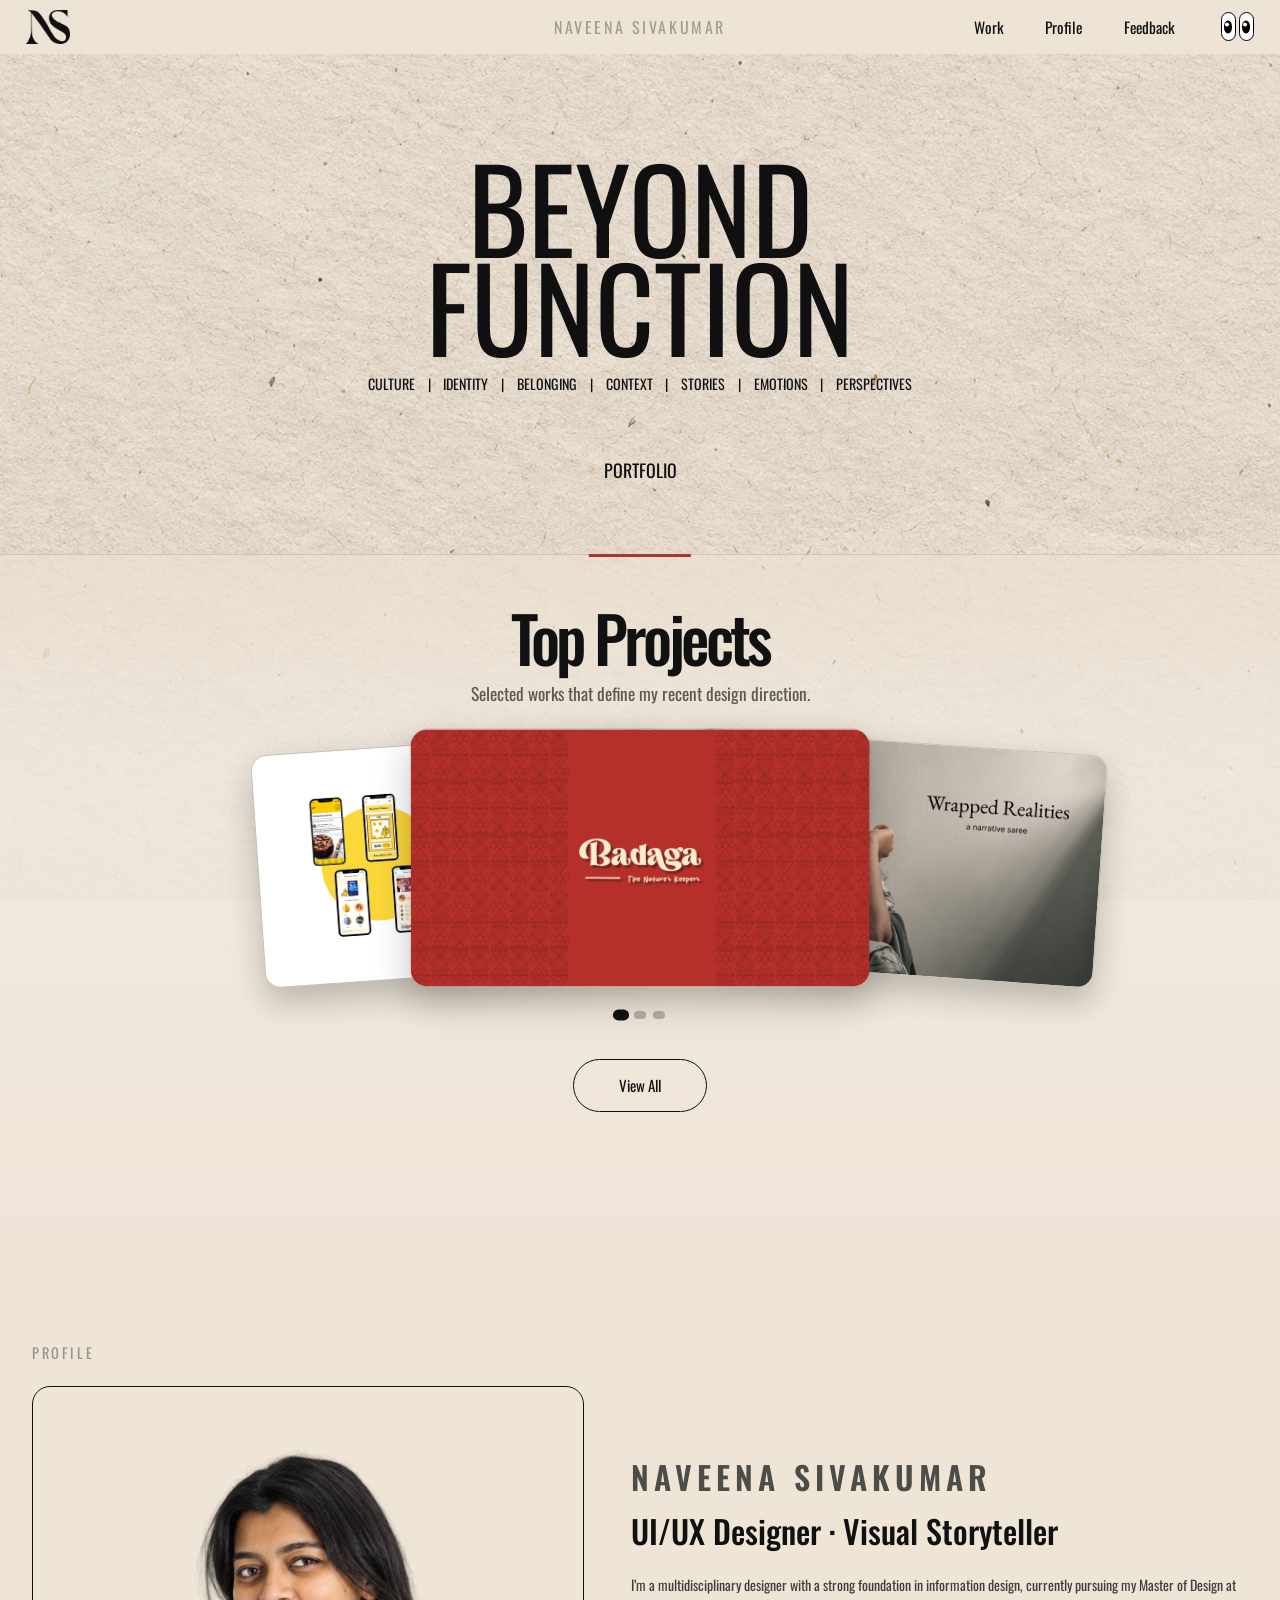
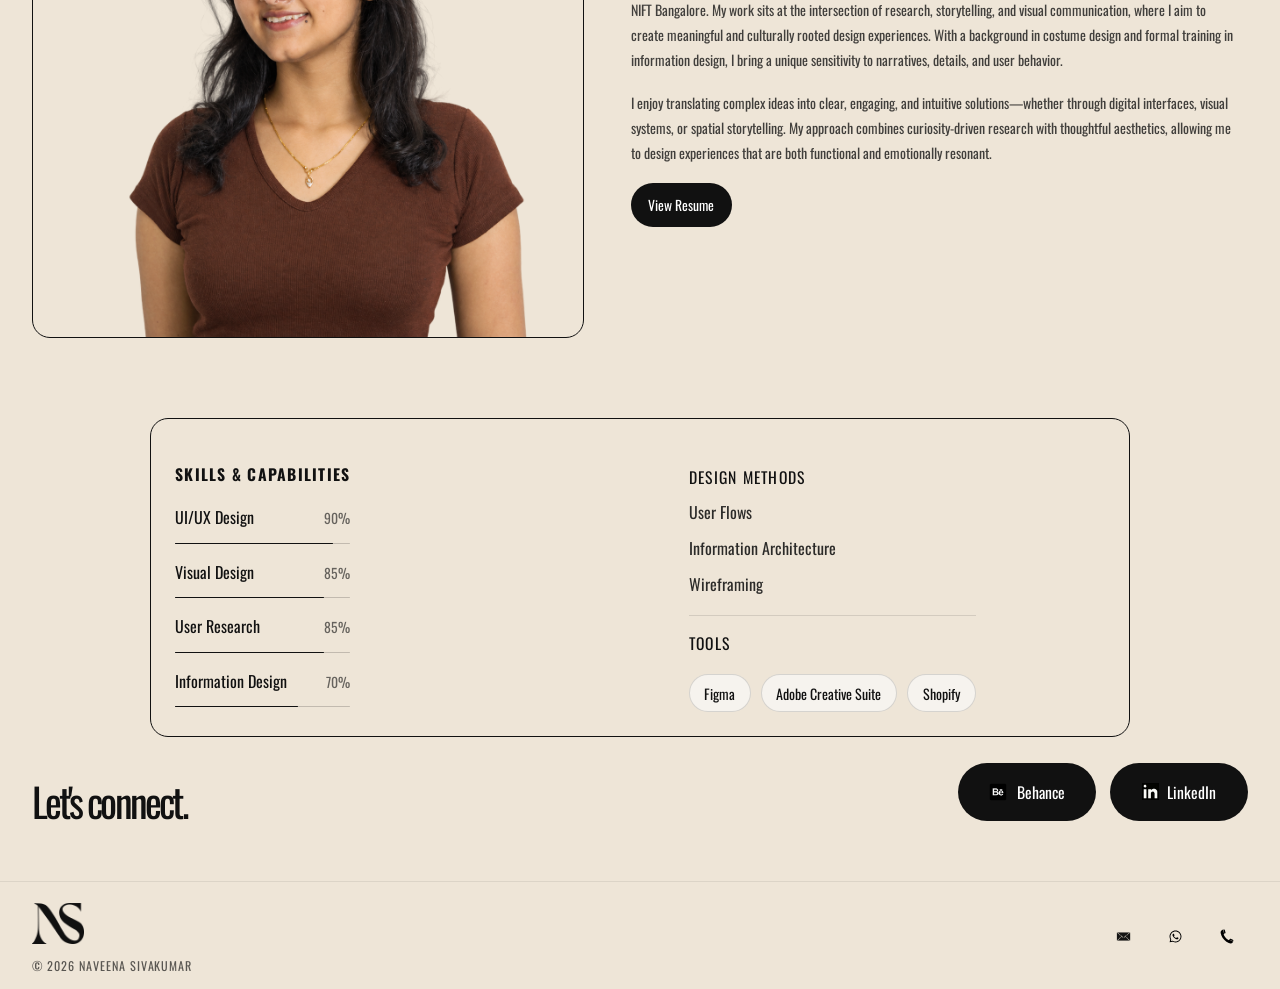
==== commit 46421e3b: "j" ====
--- a/index.html
+++ b/index.html
@@ -89,7 +89,7 @@
         <section class="profile-hero" aria-label="Profile introduction">
           <div class="profile-left">
             <p class="profile-kicker">Profile</p>
-            <img class="profile-photo" src="Assets/Photo.jpg" alt="Portrait of Naveena Sivakumar" />
+            <img class="profile-photo" src="Assets/Photo-no-bg.png" alt="Portrait of Naveena Sivakumar" />
           </div>
 
           <div class="profile-right">
--- a/styles.css
+++ b/styles.css
@@ -7,6 +7,7 @@
   --line: rgba(17, 17, 17, 0.1);
   --panel: #f6f3ee;
   --shadow: 0 22px 60px rgba(17, 17, 17, 0.1);
+  --radius-surface: 18px;
   --font-sans: "Oswald", sans-serif;
 }
 
@@ -128,7 +129,7 @@
   height: 42px;
   padding: 0;
   border: 1px solid rgba(17, 17, 17, 0.18);
-  border-radius: 10px;
+  border-radius: var(--radius-surface);
   background: #ffffff;
   color: #111111;
   align-items: center;
@@ -394,7 +395,7 @@
   left: 50%;
   width: clamp(320px, 36vw, 700px);
   aspect-ratio: 16 / 9;
-  border-radius: 32px;
+  border-radius: var(--radius-surface);
   overflow: hidden;
   border: 1px solid rgba(17, 17, 17, 0.18);
   box-shadow: 0 16px 36px rgba(17, 17, 17, 0.24);
@@ -579,7 +580,7 @@
 .work-gallery-item {
   display: block;
   margin: 0;
-  border-radius: 14px;
+  border-radius: var(--radius-surface);
   overflow: hidden;
   background: transparent;
 }
@@ -608,7 +609,7 @@
   display: block;
   width: 100%;
   height: auto;
-  border-radius: 14px;
+  border-radius: var(--radius-surface);
   background: transparent;
 }
 
@@ -650,6 +651,7 @@
 .project-cover-placeholder {
   aspect-ratio: 16 / 9;
   overflow: hidden;
+  border-radius: var(--radius-surface);
   background: #efe9df;
 }
 
@@ -741,7 +743,7 @@
   display: block;
   width: 100%;
   margin: 0;
-  border-radius: 14px;
+  border-radius: var(--radius-surface);
   overflow: hidden;
   background: transparent;
 }
@@ -774,12 +776,13 @@
   width: 100%;
   display: block;
   background: transparent;
-  border-radius: 14px;
+  border-radius: var(--radius-surface);
 }
 
 .project-empty-state {
   padding: 2rem;
   border: 1px solid rgba(17, 17, 17, 0.12);
+  border-radius: var(--radius-surface);
   color: rgba(17, 17, 17, 0.78);
   line-height: 1.7;
   background: #faf8f4;
@@ -847,7 +850,7 @@
   width: min(760px, 100%);
   padding: 3rem;
   border: 1px solid var(--line);
-  border-radius: 32px;
+  border-radius: var(--radius-surface);
   background: rgba(255, 255, 255, 0.8);
   box-shadow: var(--shadow);
 }
@@ -929,7 +932,7 @@
 .feedback-field textarea {
   width: 100%;
   border: 1px solid rgba(17, 17, 17, 0.12);
-  border-radius: 22px;
+  border-radius: var(--radius-surface);
   background: #faf8f4;
   padding: 1rem 1.1rem;
   font: inherit;
@@ -1020,7 +1023,8 @@
   aspect-ratio: 1 / 1;
   object-fit: cover;
   object-position: center top;
-  background: #f2f0eb;
+  border: 1px solid #111111;
+  border-radius: var(--radius-surface);
 }
 
 .profile-right {
@@ -1085,23 +1089,20 @@
 }
 
 .profile-skills-section {
-  margin-top: 1.35rem;
+  margin-top: 0.5rem;
 }
 
 .skills-panel {
   display: flex;
   flex-direction: column;
   align-items: flex-start;
-  border-radius: 34px;
+  border-radius: var(--radius-surface);
   width: min(980px, 100%);
   margin-inline: auto;
   padding: 1.5rem;
-  background:
-    radial-gradient(circle at 10% 20%, rgba(17, 17, 17, 0.05), transparent 46%),
-    radial-gradient(circle at 90% 0%, rgba(17, 17, 17, 0.04), transparent 34%),
-    #ffffff;
-  border: 1px solid rgba(17, 17, 17, 0.12);
-  box-shadow: 0 22px 54px rgba(17, 17, 17, 0.12);
+  background: transparent;
+  border: 1px solid #111111;
+  box-shadow: none;
   color: #111111;
 }
 
@@ -1482,7 +1483,6 @@
   }
 
   .skills-panel {
-    border-radius: 28px;
     width: 100%;
     padding: 1.2rem;
   }
@@ -1608,7 +1608,7 @@
     z-index: 30;
     min-width: 190px;
     padding: 0.5rem;
-    border-radius: 14px;
+    border-radius: var(--radius-surface);
     border: 1px solid rgba(17, 17, 17, 0.12);
     background: rgba(255, 255, 255, 0.98);
     box-shadow: 0 14px 30px rgba(17, 17, 17, 0.12);
@@ -1693,7 +1693,6 @@
 
   .top-project-card {
     width: clamp(210px, 72vw, 340px);
-    border-radius: 24px;
   }
 
   .top-project-card-left {
@@ -1882,6 +1881,5 @@
 
   .subpage-card {
     padding: 2rem 1.4rem;
-    border-radius: 24px;
-  }
-}
+  }
+}
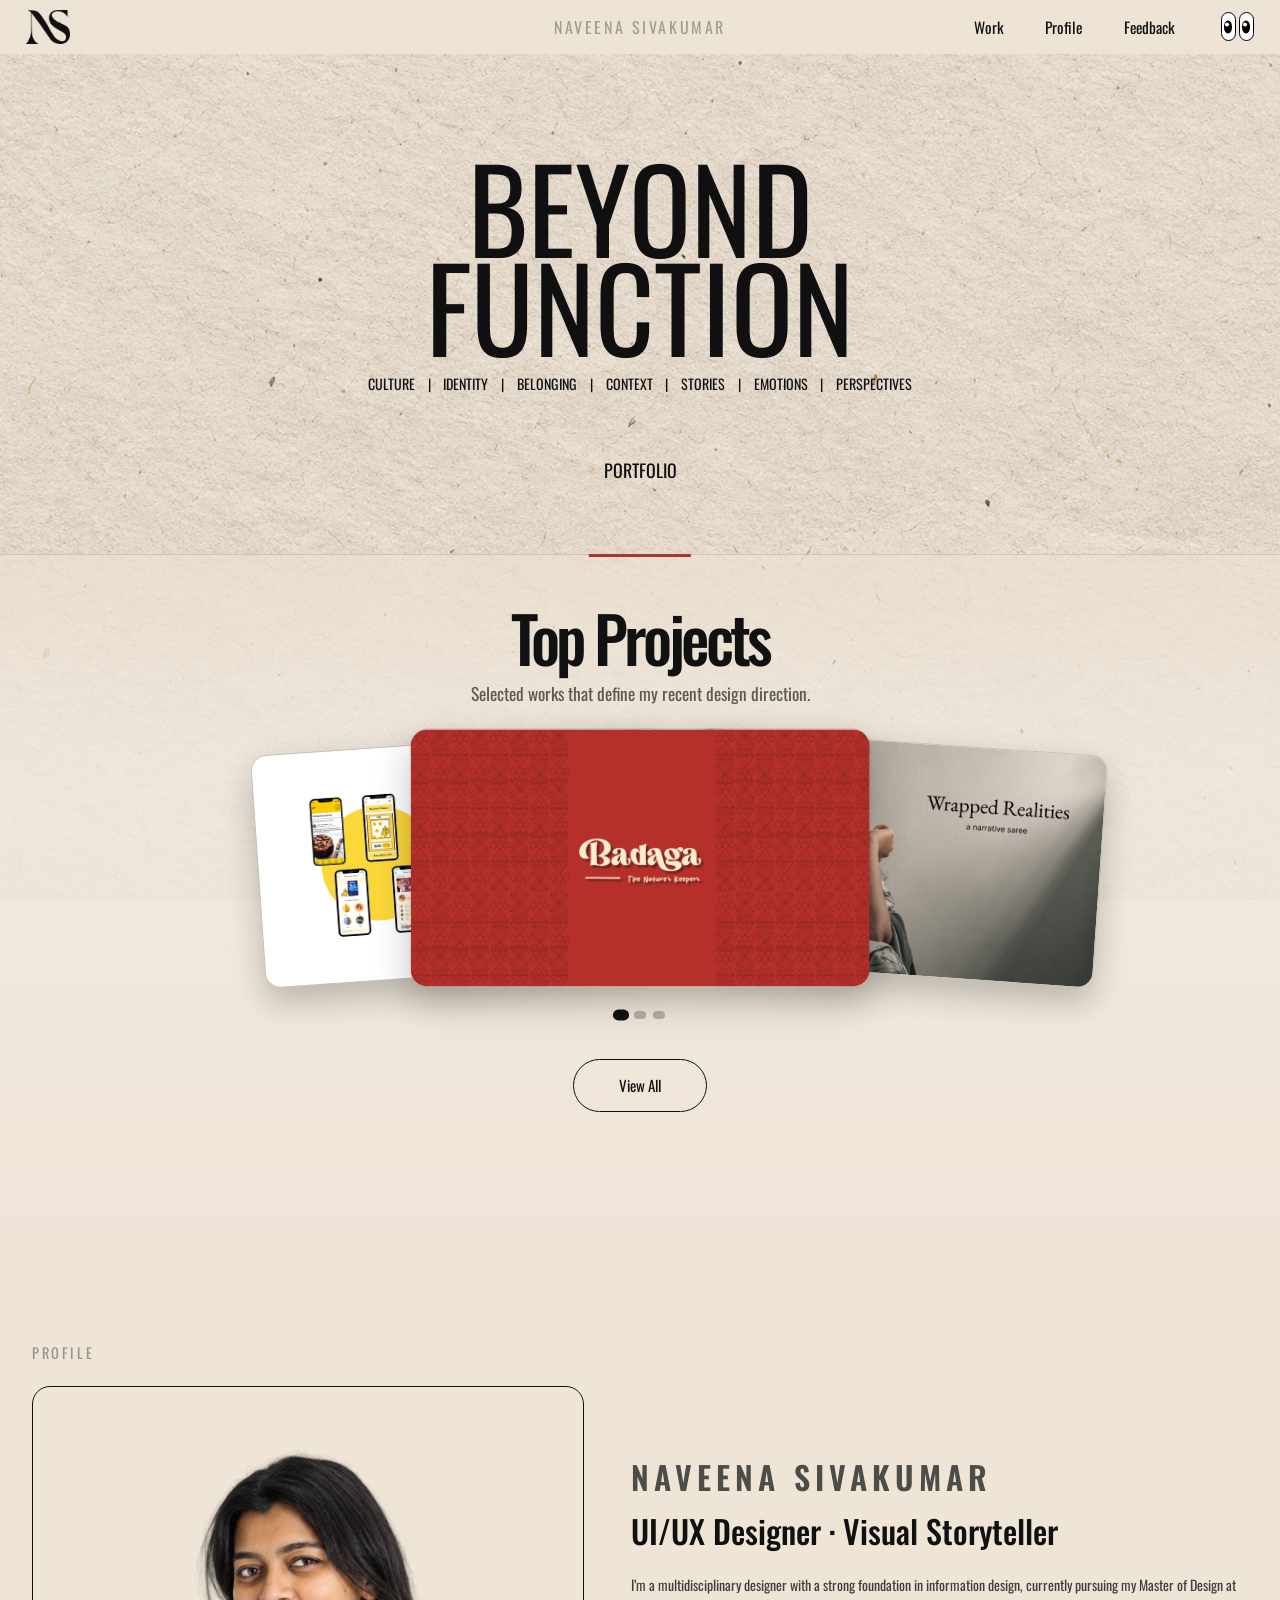
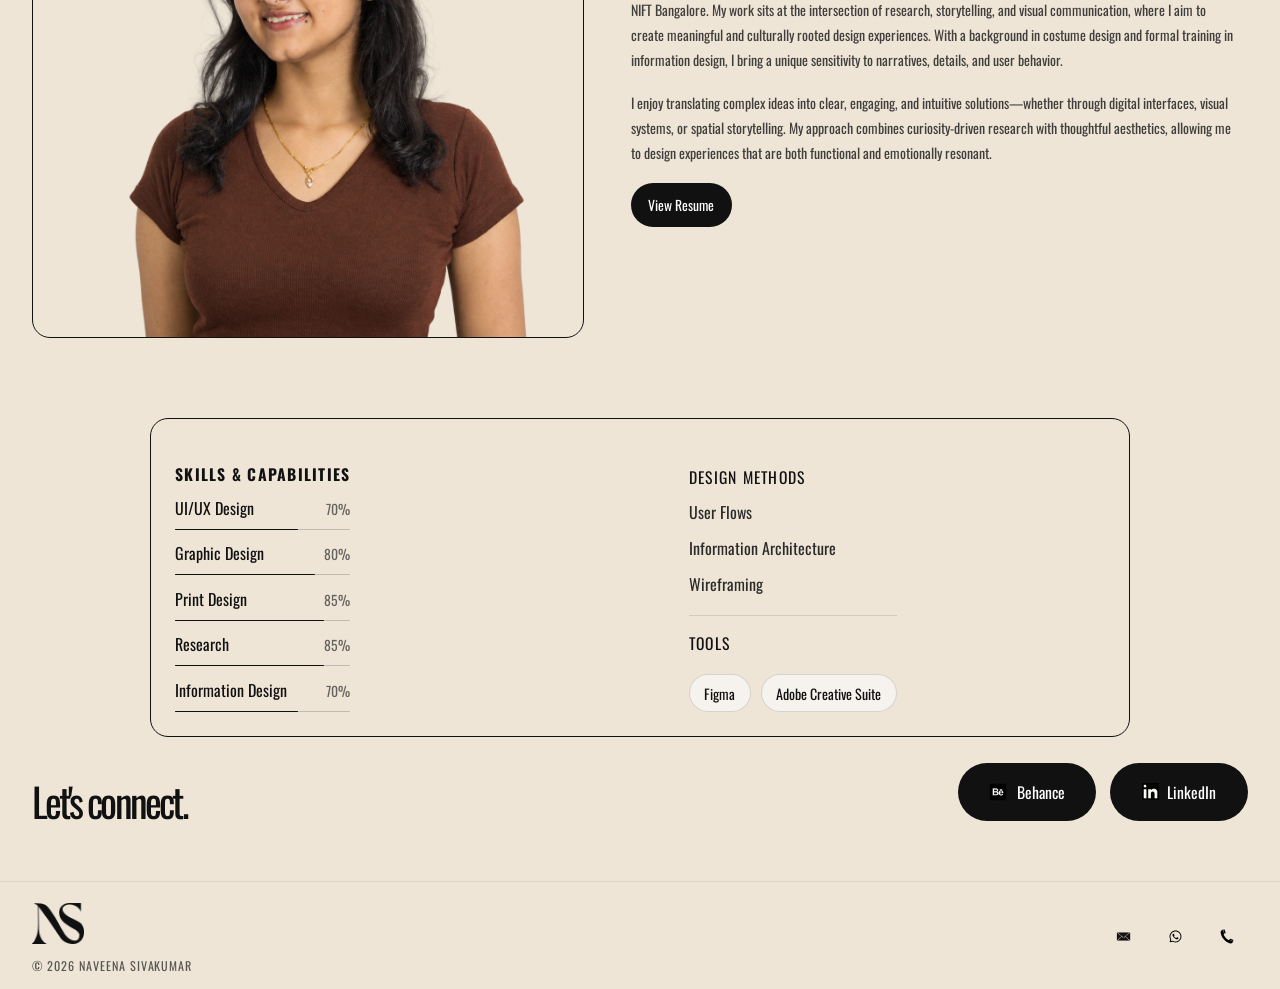
==== commit bc46702a: "n" ====
--- a/index.html
+++ b/index.html
@@ -123,15 +123,19 @@
                 <div class="skills-block">
                   <h3 class="skills-main-heading">Skills &amp; Capabilities</h3>
                   <div class="skill-row">
-                    <div class="skill-row-top"><span>UI/UX Design</span><span>90%</span></div>
-                    <div class="skills-meter"><span class="skills-meter-fill skills-meter-fill-90"></span></div>
-                  </div>
-                  <div class="skill-row">
-                    <div class="skill-row-top"><span>Visual Design</span><span>85%</span></div>
+                    <div class="skill-row-top"><span>UI/UX Design</span><span>70%</span></div>
+                    <div class="skills-meter"><span class="skills-meter-fill skills-meter-fill-70"></span></div>
+                  </div>
+                  <div class="skill-row">
+                    <div class="skill-row-top"><span>Graphic Design</span><span>80%</span></div>
+                    <div class="skills-meter"><span class="skills-meter-fill skills-meter-fill-80"></span></div>
+                  </div>
+                  <div class="skill-row">
+                    <div class="skill-row-top"><span>Print Design</span><span>85%</span></div>
                     <div class="skills-meter"><span class="skills-meter-fill skills-meter-fill-85"></span></div>
                   </div>
                   <div class="skill-row">
-                    <div class="skill-row-top"><span>User Research</span><span>85%</span></div>
+                    <div class="skill-row-top"><span>Research</span><span>85%</span></div>
                     <div class="skills-meter"><span class="skills-meter-fill skills-meter-fill-85"></span></div>
                   </div>
                   <div class="skill-row">
@@ -155,7 +159,6 @@
                   <div class="skills-tags" aria-label="Design tools used">
                     <span>Figma</span>
                     <span>Adobe Creative Suite</span>
-                    <span>Shopify</span>
                   </div>
                 </div>
               </div>
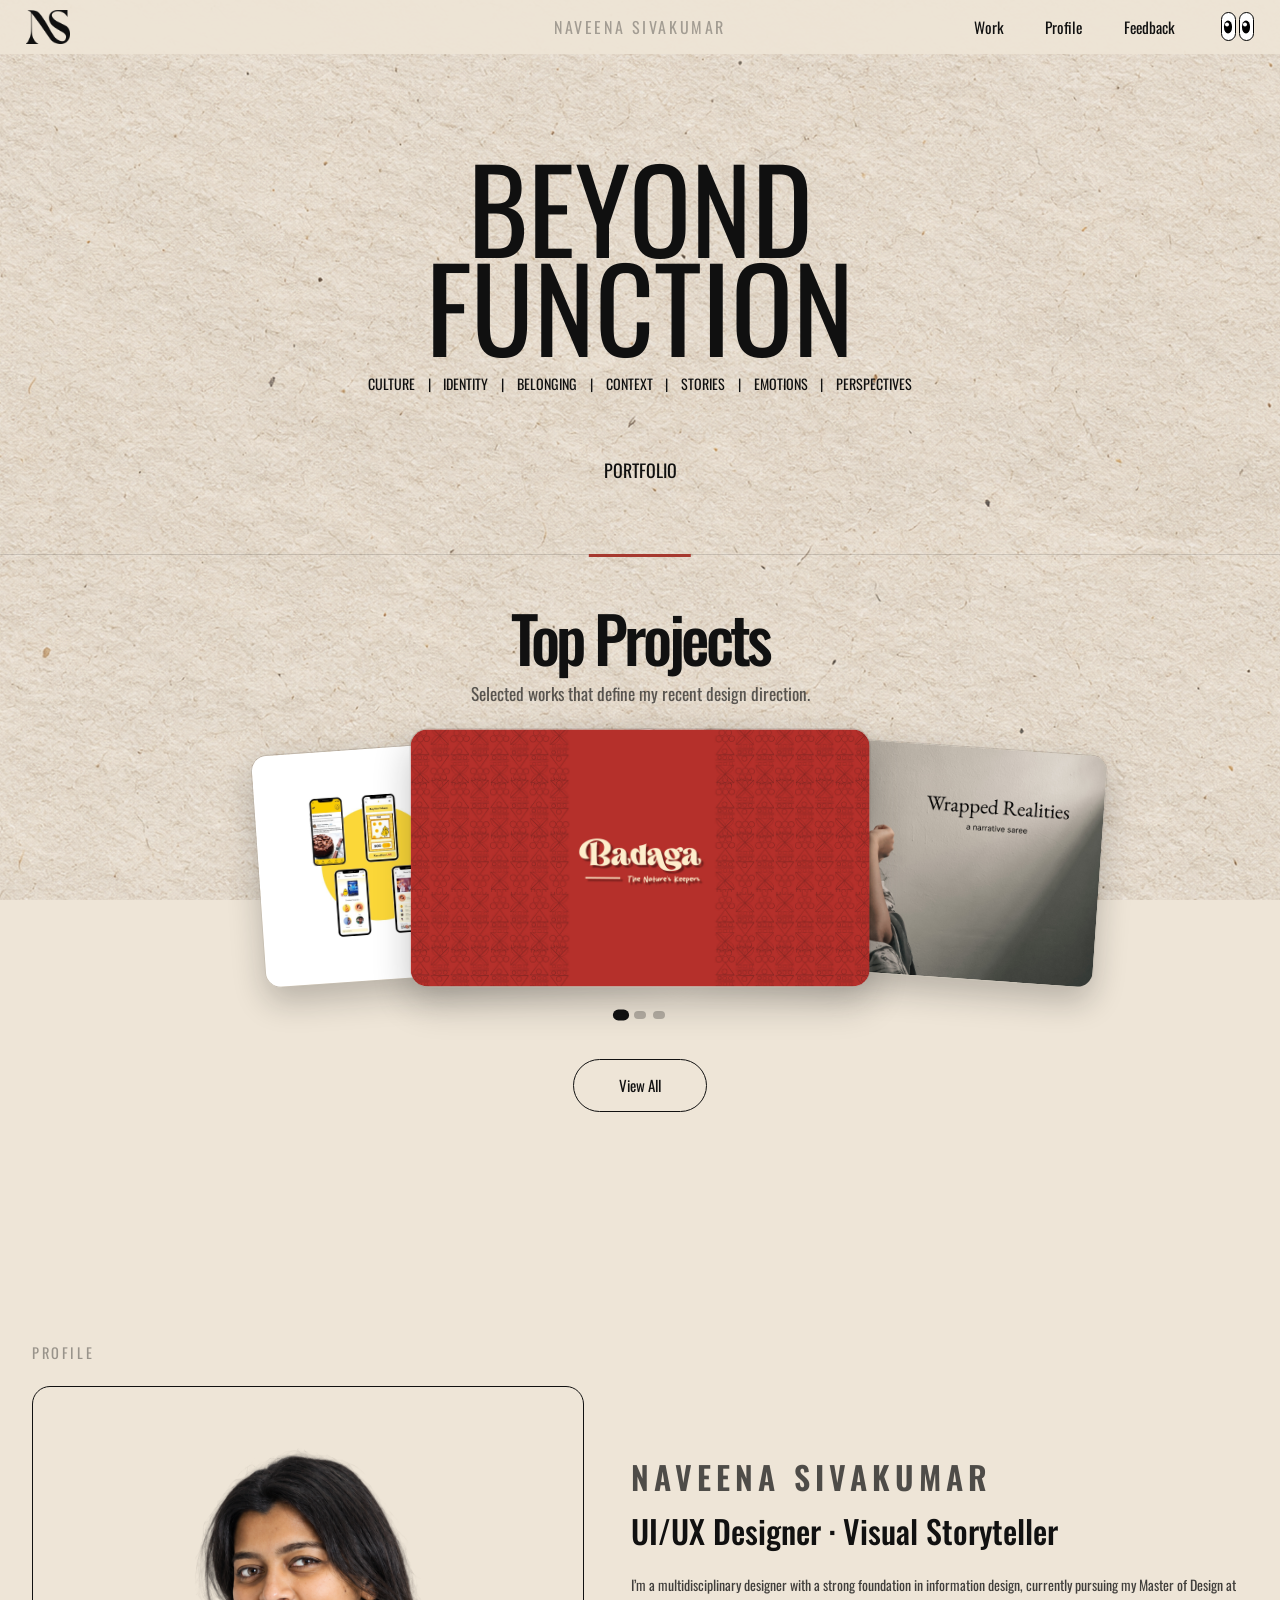
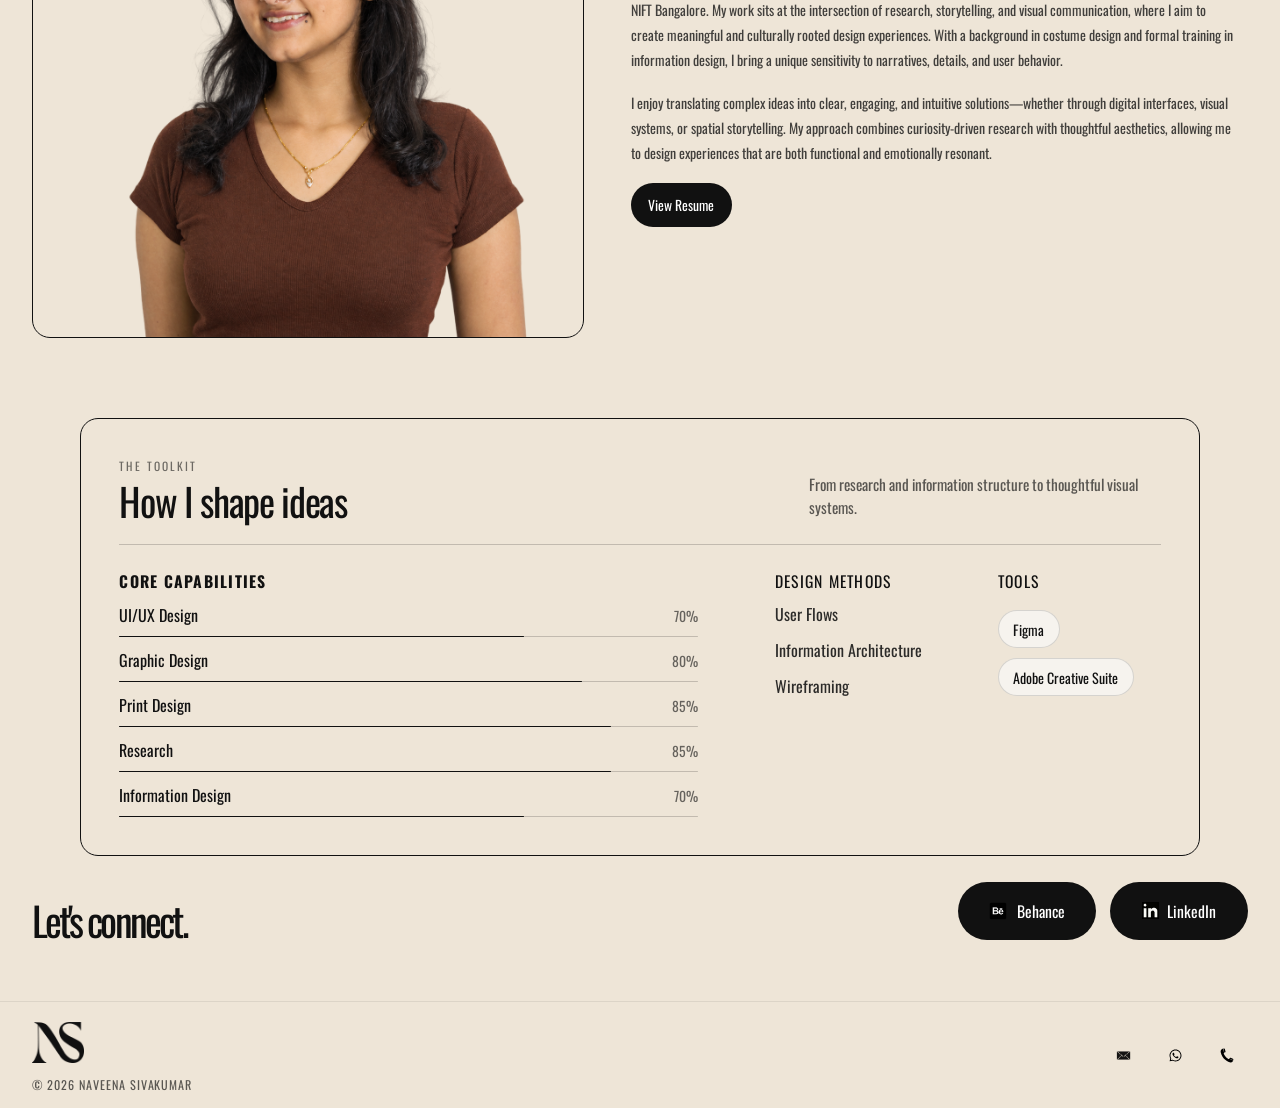
==== commit 1660218b: "m" ====
--- a/index.html
+++ b/index.html
@@ -117,11 +117,17 @@
 
         <section class="profile-skills-section" aria-label="Skills overview">
           <div class="skills-panel">
-            <div class="skills-panel-top"></div>
+            <div class="skills-panel-top">
+              <div>
+                <p class="skills-kicker">The toolkit</p>
+                <h2 class="skills-section-title">How I shape ideas</h2>
+              </div>
+              <p class="skills-intro">From research and information structure to thoughtful visual systems.</p>
+            </div>
             <div class="skills-grid">
               <div class="skills-column skills-core">
                 <div class="skills-block">
-                  <h3 class="skills-main-heading">Skills &amp; Capabilities</h3>
+                  <h3 class="skills-main-heading">Core capabilities</h3>
                   <div class="skill-row">
                     <div class="skill-row-top"><span>UI/UX Design</span><span>70%</span></div>
                     <div class="skills-meter"><span class="skills-meter-fill skills-meter-fill-70"></span></div>
--- a/styles.css
+++ b/styles.css
@@ -294,12 +294,7 @@
   position: relative;
   padding: 3.2rem 1.75rem 3.4rem;
   border-top: 1px solid rgba(17, 17, 17, 0.14);
-  background: linear-gradient(
-    180deg,
-    rgba(236, 225, 209, 0.68) 0%,
-    rgba(241, 234, 224, 0.78) 14rem,
-    rgba(238, 229, 215, 0.82) 100%
-  );
+  background: transparent;
 }
 
 .home-top-projects::before {
@@ -1093,13 +1088,11 @@
 }
 
 .skills-panel {
-  display: flex;
-  flex-direction: column;
-  align-items: flex-start;
+  display: block;
   border-radius: var(--radius-surface);
-  width: min(980px, 100%);
+  width: min(1120px, 100%);
   margin-inline: auto;
-  padding: 1.5rem;
+  padding: clamp(1.25rem, 3vw, 2.4rem);
   background: transparent;
   border: 1px solid #111111;
   box-shadow: none;
@@ -1108,24 +1101,45 @@
 
 .skills-panel-top {
   display: grid;
-  grid-template-columns: 1fr;
-  gap: 0;
+  grid-template-columns: minmax(0, 1fr) minmax(14rem, 0.8fr);
+  gap: 2rem;
+  align-items: end;
+  width: 100%;
+  padding-bottom: 1.5rem;
+  border-bottom: 1px solid rgba(17, 17, 17, 0.2);
+}
+
+.skills-kicker {
+  margin: 0 0 0.45rem;
+  color: rgba(17, 17, 17, 0.58);
+  font-size: 0.72rem;
+  letter-spacing: 0.18em;
+  text-transform: uppercase;
+}
+
+.skills-section-title {
+  margin: 0;
+  font-size: clamp(1.8rem, 3vw, 2.6rem);
+  line-height: 1;
+  letter-spacing: -0.035em;
+}
+
+.skills-intro {
+  justify-self: end;
+  max-width: 22rem;
+  margin: 0;
+  color: rgba(17, 17, 17, 0.68);
+  font-size: 0.95rem;
+  line-height: 1.55;
+}
+
+.skills-grid {
+  margin-top: 1.7rem;
+  display: grid;
+  grid-template-columns: minmax(0, 1.2fr) minmax(0, 0.8fr);
+  gap: clamp(2rem, 6vw, 5rem);
+  width: 100%;
   align-items: start;
-  width: 100%;
-}
-
-.skills-kicker {
-  color: #111111;
-  margin-bottom: 0.5rem;
-}
-
-.skills-grid {
-  margin-top: 1.35rem;
-  display: grid;
-  grid-template-columns: minmax(0, 1.15fr) minmax(0, 1fr);
-  gap: 2.2rem;
-  width: 100%;
-  justify-content: start;
 }
 
 .skills-column {
@@ -1134,24 +1148,18 @@
 }
 
 .skills-core {
-  max-width: 42rem;
-  padding-right: 0;
-  justify-self: start;
+  min-width: 0;
 }
 
 .skills-side {
-  gap: 1.2rem;
-  justify-self: start;
+  grid-template-columns: minmax(0, 1.1fr) minmax(0, 0.9fr);
+  align-items: start;
+  gap: 1.5rem;
 }
 
 .skills-block {
   display: grid;
   gap: 0.7rem;
-}
-
-.skills-side .skills-block + .skills-block {
-  padding-top: 0.95rem;
-  border-top: 1px solid rgba(17, 17, 17, 0.12);
 }
 
 .skills-main-heading {
@@ -1170,6 +1178,7 @@
   font-size: 0.98rem;
   letter-spacing: 0.08em;
   text-transform: uppercase;
+  line-height: 1.2;
   color: #111111;
 }
 
@@ -1189,7 +1198,7 @@
 .skill-row {
   display: grid;
   gap: 0.55rem;
-  max-width: 38rem;
+  max-width: none;
   margin-inline: 0;
 }
 
@@ -1499,6 +1508,10 @@
   .skills-grid {
     grid-template-columns: 1fr;
     gap: 1.25rem;
+  }
+
+  .skills-side {
+    grid-template-columns: minmax(0, 1.1fr) minmax(0, 0.9fr);
   }
 
   .skills-core {
@@ -1741,6 +1754,10 @@
     line-height: 1.7;
   }
 
+  .skills-side {
+    grid-template-columns: 1fr;
+  }
+
   .profile-social-copy h2 {
     font-size: 40px;
   }
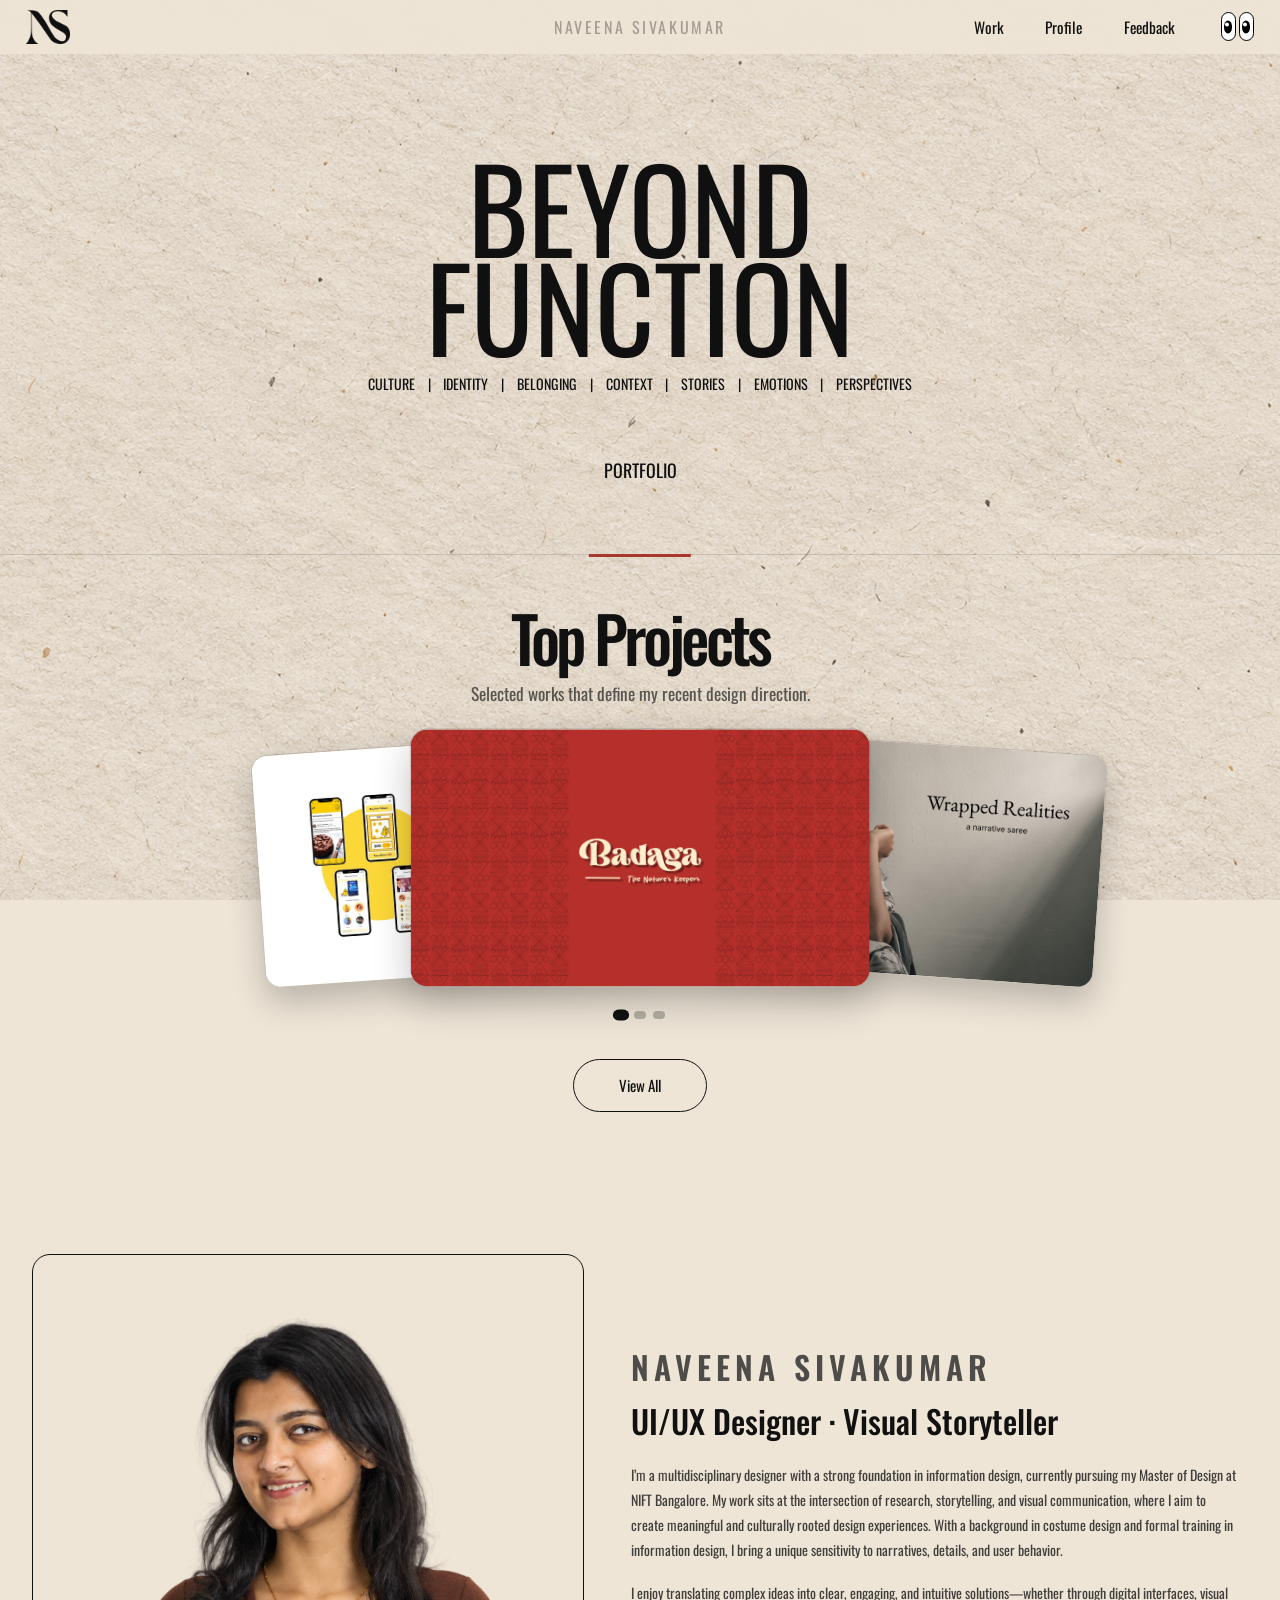
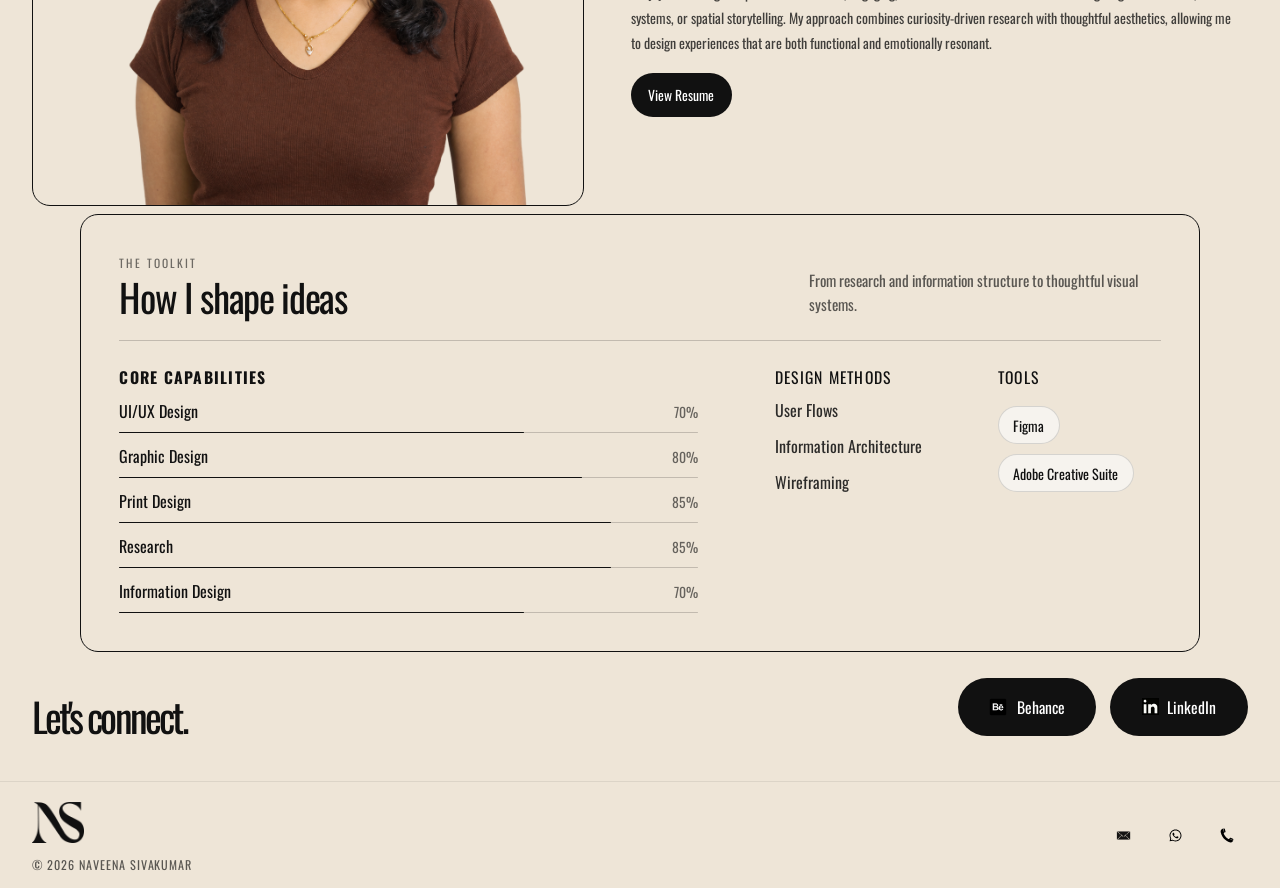
==== commit 10b5215e: "n" ====
--- a/index.html
+++ b/index.html
@@ -88,7 +88,6 @@
       <section class="profile-main" id="profile" aria-label="Profile">
         <section class="profile-hero" aria-label="Profile introduction">
           <div class="profile-left">
-            <p class="profile-kicker">Profile</p>
             <img class="profile-photo" src="Assets/Photo-no-bg.png" alt="Portrait of Naveena Sivakumar" />
           </div>
 
--- a/styles.css
+++ b/styles.css
@@ -984,7 +984,7 @@
 }
 
 .profile-main {
-  padding: 2rem 2rem 2.2rem;
+  padding: 1rem 2rem 1.2rem;
   scroll-margin-top: 5rem;
 }
 
@@ -993,7 +993,7 @@
   grid-template-columns: minmax(320px, 0.95fr) minmax(360px, 1.05fr);
   gap: 3.35rem;
   align-items: center;
-  min-height: calc(100vh - 160px);
+  min-height: auto;
 }
 
 .profile-left {
@@ -1445,7 +1445,7 @@
   }
 
   .profile-main {
-    padding: 1.4rem 1.2rem 2.2rem;
+    padding: 1rem 1.2rem 1.5rem;
   }
 
   .home-top-projects {
@@ -1688,7 +1688,7 @@
   }
 
   .profile-main {
-    padding: 1rem 1rem 2rem;
+    padding: 0.7rem 1rem 1.3rem;
   }
 
   .home-top-projects {
